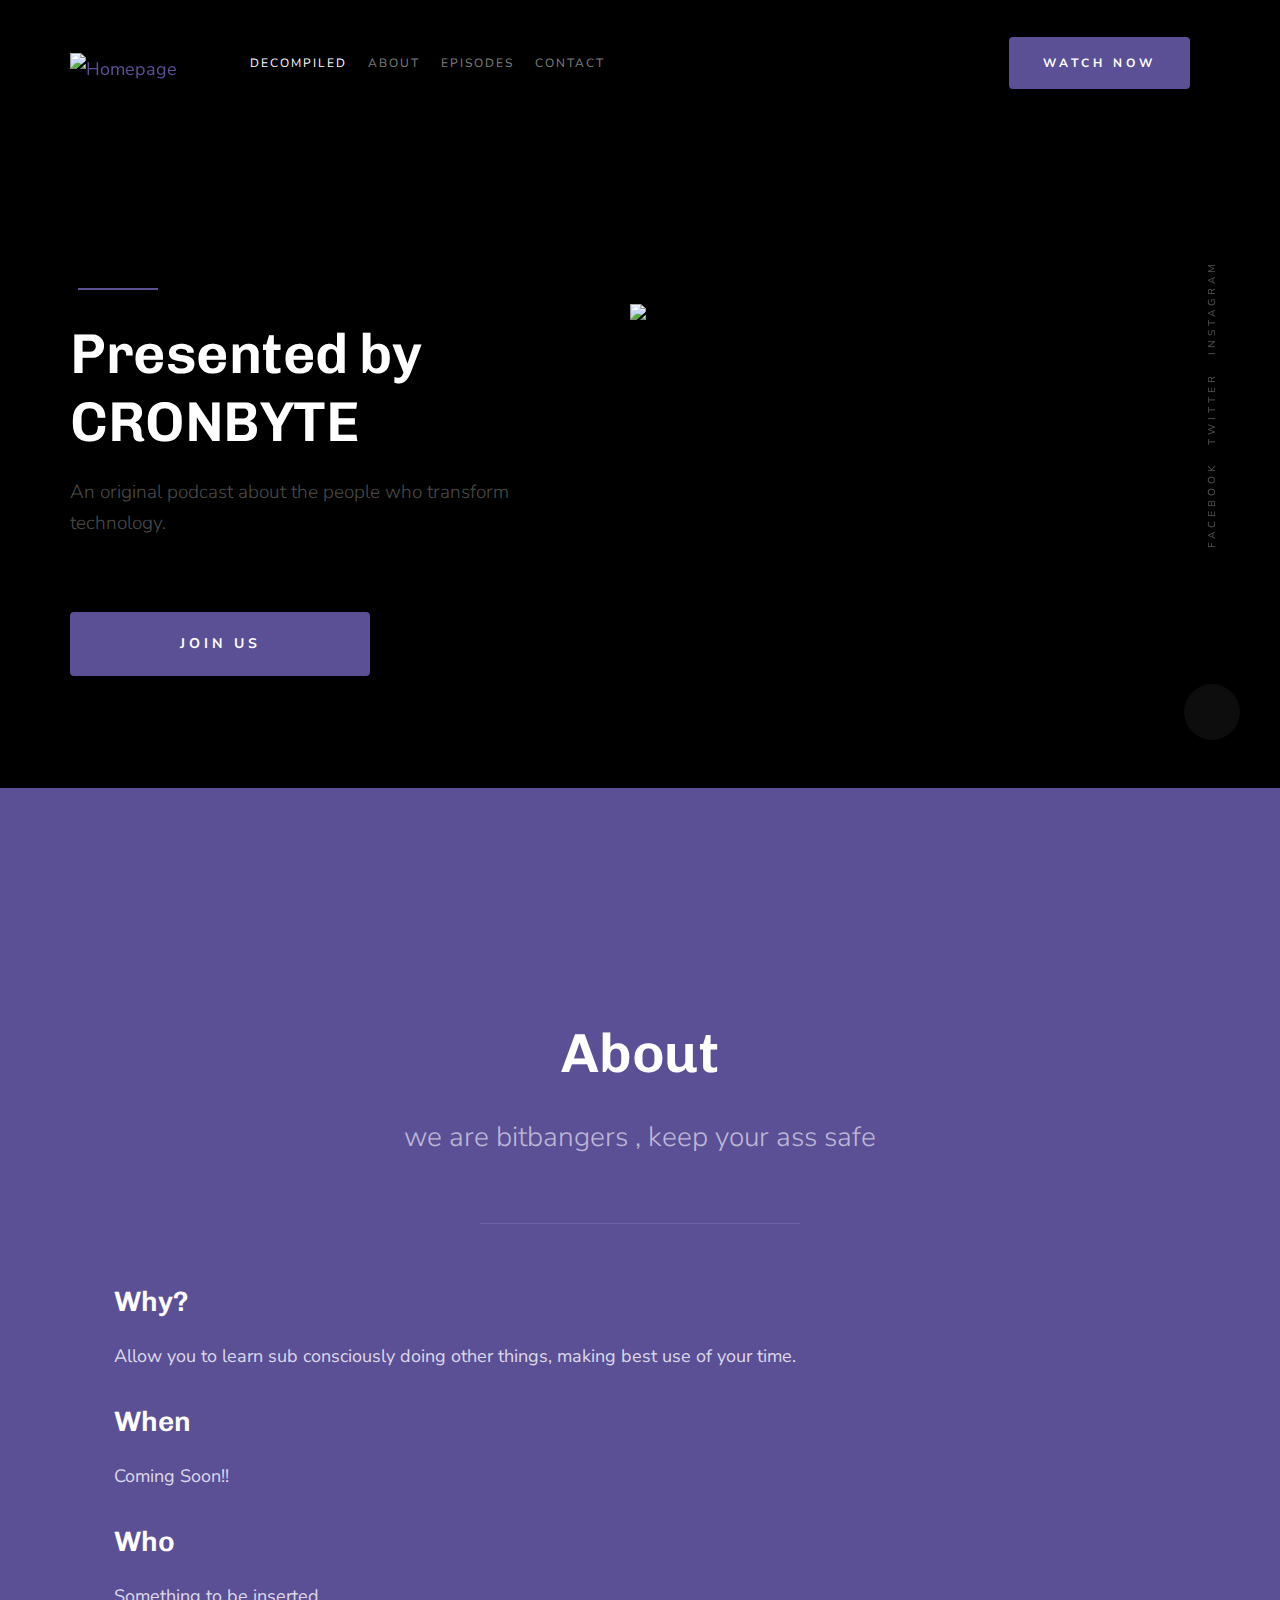
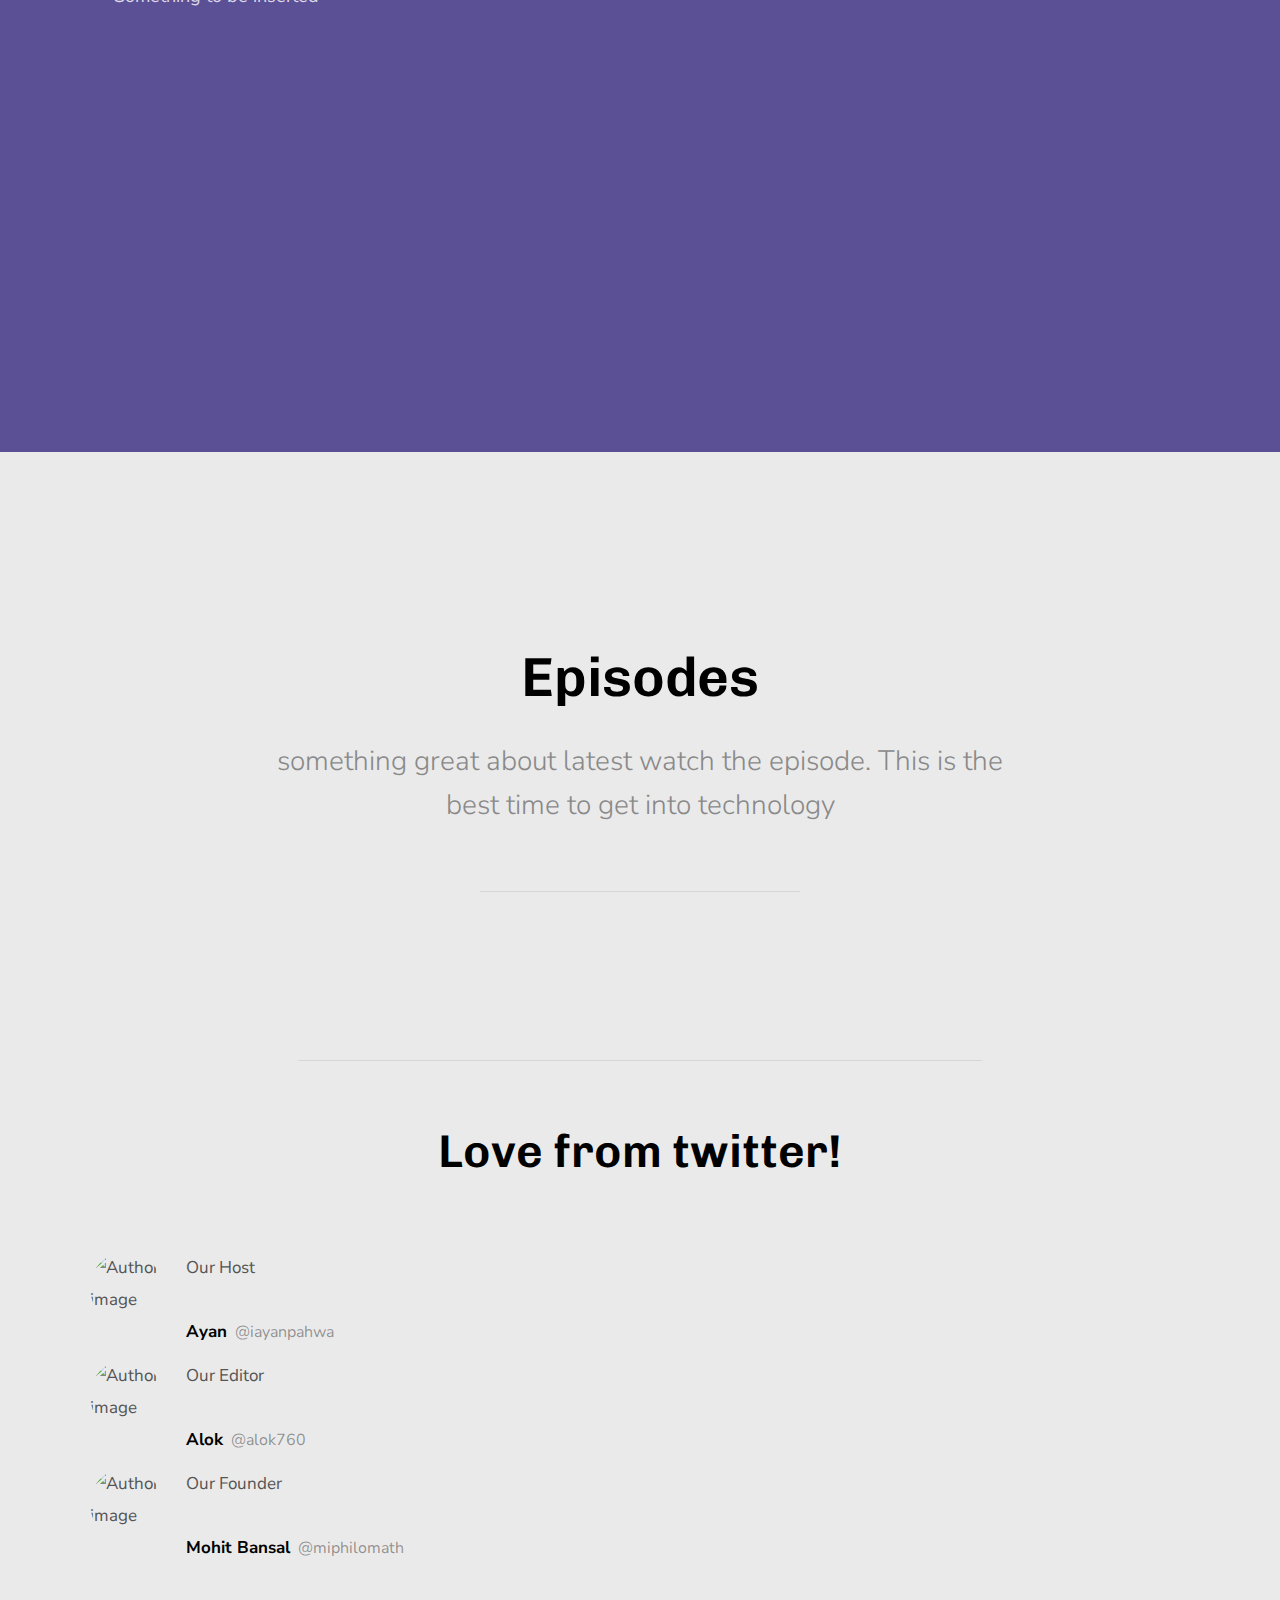
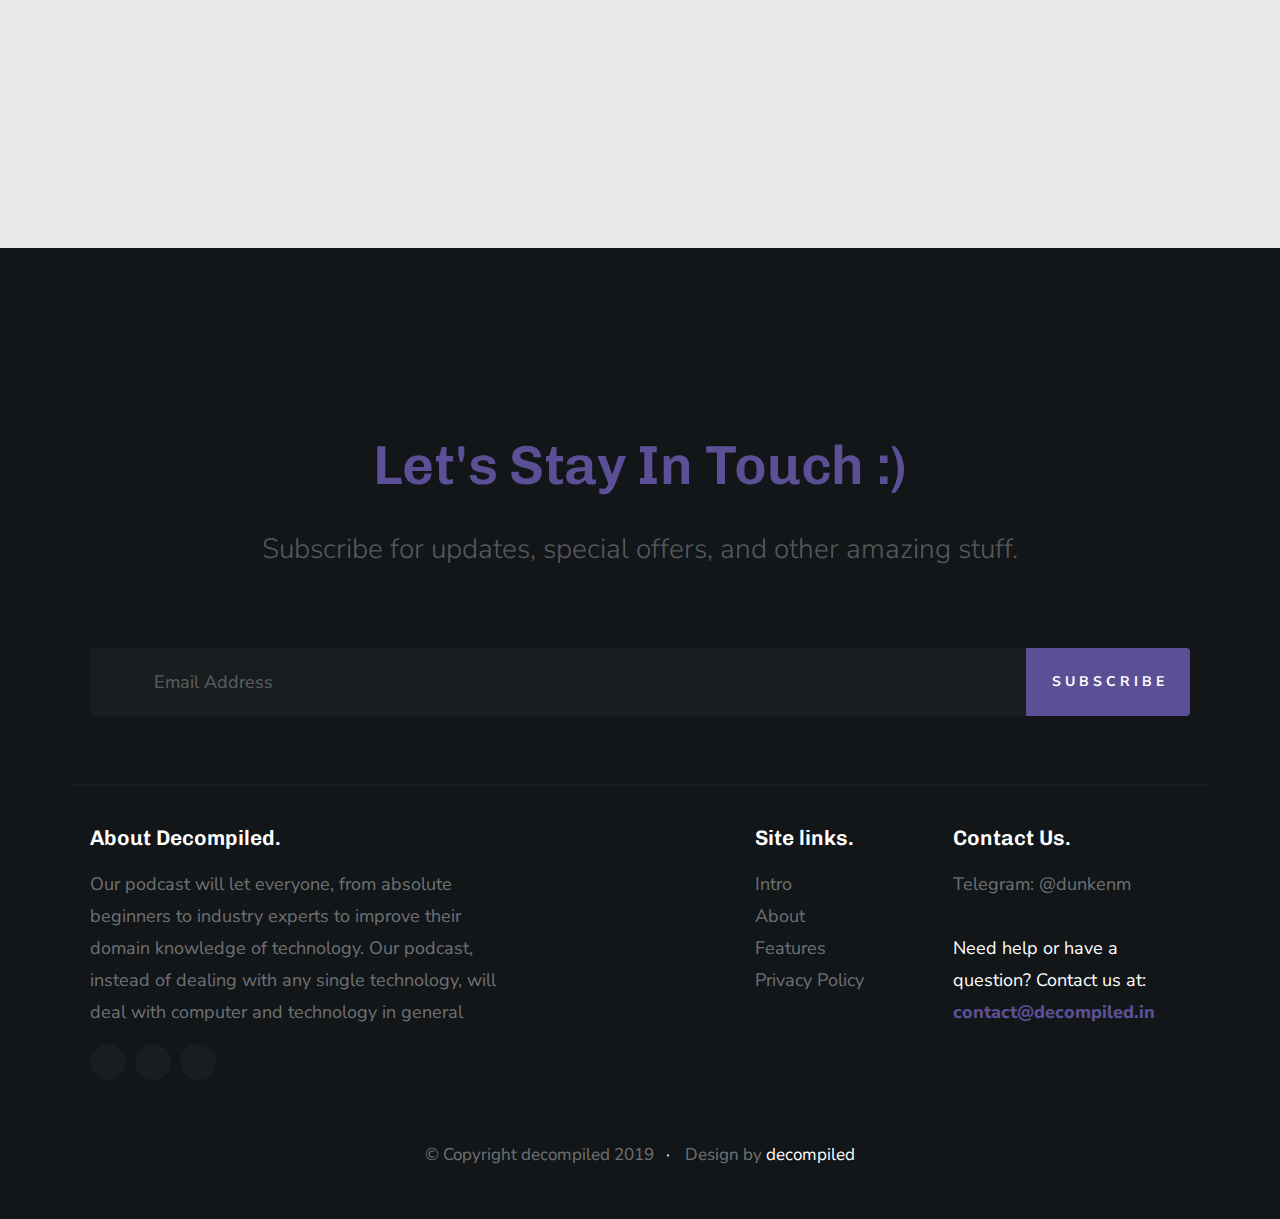
==== decompiled.html @ a542c734 "origin master" ====
<!DOCTYPE html>
<html class="no-js" lang="en">
<head>

    <!--- hey you inspecter , you are ugly go home and play pupg------>
  <!--  ================================================== -->
    <meta charset="utf-8">
    <title>Decompiled</title>
    <link rel="icon" type="image/png" href="/images/logo.png"/>


    <!-- mobile specific metas
    ================================================== -->
    <meta name="viewport" content="width=device-width, initial-scale=1">

    <!-- CSS
    ================================================== -->
    <link rel="stylesheet" href="css/base.css">
    <link rel="stylesheet" href="css/vendor.css">
    <link rel="stylesheet" href="css/main.css">

    <!-- script
    ================================================== -->
    <script src="js/modernizr.js"></script>
    <script src="js/pace.min.js"></script>



</head>

<body id="top">

    <!-- preloader
    ================================================== -->
    <div id="preloader">
        <div id="loader" class="dots-jump">
            <div></div>
            <div></div>
            <div></div>
        </div>
    </div>


    <!-- header
    ================================================== -->
    <header class="s-header">

        <div class="row">
            <div class="header-logo">
                <a class="site-logo" href="index.html">
                   <img src="images/logo.png" alt="Homepage">
                </a>
            </div>

            <nav class="header-nav-wrap">
                <ul class="header-main-nav">
                    <li class="current"><a class="smoothscroll" href="#home" title="intro">Decompiled</a></li>
                    <li><a class="smoothscroll" href="#about" title="about">About</a></li>
                    <li><a class="smoothscroll" href="#features" title="features">Episodes</a></li>

                    <li><a class="smoothscroll" href="#download" title="download">Contact</a></li>
                </ul>

                <div class="header-cta">
                    <a href="#download" class="btn btn--primary header-cta__btn smoothscroll">Watch now</a>
                </div>
            </nav> <!-- end header-nav-wrap -->

            <a class="header-menu-toggle" href="#"><span>Menu</span></a>
        </div>

    </header> <!-- end header -->


    <!-- home
    ================================================== -->
    <section id="home" class="s-home target-section" data-parallax="scroll" data-image-src="images/hero-bg.jpg" data-natural-width=3000 data-natural-height=2000 data-position-y=center>

        <div class="shadow-overlay"></div>

        <div class="home-content">

            <div class="row home-content__main">

                <div class="home-content__left">
                    <h1>
                      Presented by CRONBYTE
                    </h1>

                    <h3>
                      An original podcast about the people who transform technology.

                    </h3>

                    <div class="home-content__btn-wrap">
                        <a href="#download" class="btn btn--primary home-content__btn smoothscroll">
                            Join us
                        </a>
                    </div>
                </div> <!-- end home-content__left-->

                <div class="home-content__right">
                    <img src="images/logo.png" srcset="images/logo.png 1x, logo.png 2x">
                </div> <!-- end home-content__right -->

            </div> <!-- end home-content__main -->

            <ul class="home-content__social">
                <li><a href="https://www.facebook.com/groups/decompiled.pod">Facebook</a></li>
                <li><a href="https://www.twitter.com/decompiled_pod">twitter</a></li>
                <li><a href="https://www.instagram.com/decompiled_pod">Instagram</a></li>
            </ul>

        </div> <!-- end home-content -->

        <a href="#about" class="home-scroll smoothscroll">
            <span class="home-scroll__text">Scroll</span>
            <span class="home-scroll__icon"></span>
        </a>

    </section> <!-- end s-home -->


    <!-- about
    ================================================== -->
    <section id="about" class="s-about target-section">

        <div class="row section-header has-bottom-sep" data-aos="fade-up">
            <div class="col-full">
                <h1 class="display-1">
                    About
                </h1>
                <p class="lead">
                  we are bitbangers , keep your ass safe
                </p>
            </div>
        </div> <!-- end section-header -->

        <div class="row wide about-desc" data-aos="fade-up">

            <div class="col-full slick-slider about-desc__slider">

                <div class="about-desc__slide">
                    <h3 class="item-title"> Why?</h3>

                    <p>
                    Allow you to learn sub consciously doing other things, making best use of your time.
                    </p>
                </div>  <!-- end about-desc__slide -->

                <div class="about-desc__slide">
                    <h3 class="item-title">When</h3>

                    <p>
                    Coming Soon!!
                    </p>
                </div>  <!-- end about-desc__slide -->

                <div class="about-desc__slide">
                    <h3 class="item-title">Who</h3>

                    <p>
                    Something to be inserted
                    </p>
                </div>  <!-- end about-desc__slide -->

            </div> <!-- end about-desc__slider -->

        </div> <!-- end about-desc -->

    </section> <!-- end s-about -->


    <!-- about-how
    ================================================== -->


    <section id="features" class="s-features target-section">

        <div class="row section-header has-bottom-sep" data-aos="fade-up">
            <div class="col-full">
                <h1 class="display-1">
Episodes
                </h1>
                <p class="lead">
                  something great about latest watch the episode.
This is the best time to get into technology
                </p>
            </div>
        </div> <!-- end section-header -->

        <div class="row features block-1-3 block-m-1-2">






        </div> <!-- end features -->








        <div class="testimonials-wrap" data-aos="fade-up">

            <div class="row">
                <div class="col-full testimonials-header">
                    <h2 class="display-2"> Love from twitter!</h2>
                </div>
            </div>

            <div class="row testimonials">

                <div class="col-full slick-slider testimonials__slider">

                    <div class="testimonials__slide">
                        <img src="images/avatars/user-03.jpg" alt="Author image" class="testimonials__avatar">

                        <p>Our Host</p>

                        <div class="testimonials__author">
                            <span class="testimonials__name">Ayan</span>
                            <a href="https://www.twitter.com/iayanpahwa" class="testimonials__link">@iayanpahwa</a>
                        </div>
                    </div> <!-- end testimonials__slide -->

                    <div class="testimonials__slide">
                        <img src="images/avatars/user-05.jpg" alt="Author image" class="testimonials__avatar">

                        <p>Our Editor</p>

                        <div class="testimonials__author">
                            <span class="testimonials__name">Alok</span>
                            <a href="https://www.twitter.com/alok760" class="testimonials__link">@alok760</a>
                        </div>
                    </div> <!-- end testimonials__slide -->

                    <div class="testimonials__slide">
                        <img src="images/avatars/user-01.jpg" alt="Author image" class="testimonials__avatar">

                        <p>Our Founder</p>

                        <div class="testimonials__author">
                            <span class="testimonials__name">Mohit Bansal</span>
                            <a href="https://www.twitter.com/miphilomath" class="testimonials__link">@miphilomath</a>
                        </div>
                    </div> <!-- end testimonials__slide -->

                </div> <!-- end testimonials__slider -->

            </div> <!-- end testimonials -->

        </div> <!-- end testimonials-wrap -->

    </section> <!-- end s-features -->



    <section id="download" >
    </section>





    <!-- footer
    ================================================== -->
    <footer class="s-footer footer">


        <div class="row section-header align-center">
            <div class="col-full">
                <h1 class="display-1">
                    Let's Stay In Touch :)
                </h1>
                <p class="lead">
                Subscribe for updates, special offers, and other amazing stuff.
                </p>
            </div>
        </div> <!-- end section-header -->

        <div class="row footer__top">

            <div class="col-full footer__subscribe end">
                <div class="subscribe-form">
                    <form id="mc-form" class="group" novalidate="true">

                        <input type="email" value="" name="EMAIL" class="email" id="mc-email" placeholder="Email Address" required="">

                        <input type="submit" name="subscribe" value="Subscribe">

                        <label for="mc-email" class="subscribe-message"></label>

                    </form>
                </div>
            </div>

        </div> <!-- end footer__top -->

        <div class="row footer__bottom">

            <div class="footer__about col-five tab-full left">

                <h4>About Decompiled.</h4>

                <p>
                Our podcast will let everyone, from absolute beginners to industry experts to
                improve their domain knowledge of technology. Our podcast, instead of dealing with
                any single technology, will deal with computer and technology in general
                </p>

                <ul class="footer__social">
                    <li><a href="#0"><i class="fab fa-facebook-f" aria-hidden="true"></i></a></li>
                    <li><a href="#0"><i class="fab fa-twitter" aria-hidden="true"></i></a></li>
                    <li><a href="#0"><i class="fab fa-instagram" aria-hidden="true"></i></a></li>
                </ul>
            </div>

            <div class="col-five md-seven tab-full right end">
                <div class="row">

                    <div class="footer__site-links col-five mob-full">
                        <h4>Site links.</h4>

                        <ul class="footer__site-links">
                            <li><a href="#home" class="smoothscroll">Intro</a></li>
                            <li><a href="#about" class="smoothscroll">About</a></li>
                            <li><a href="#features" class="smoothscroll">Features</a></li>

                            <li><a href="#0">Privacy Policy</a></li>
                        </ul>
                    </div>

                    <div class="footer__contact col-seven mob-full">
                        <h4>Contact Us.</h4>

                        <p>
                        <!-- Phone: (+63) 555 1212 <br> -->
                        Telegram: @dunkenm <a href="https://t.me/dunkenm">
                        </p>
                        <p>
                        Need help or have a question? Contact us at: <br>
                        <a href="mailto:contact@decompiled.in" class="footer__mail-link">contact@decompiled.in</a>
                        </p>
                    </div>

                </div>
            </div>

            <div class="col-full ss-copyright">
                <span>&copy; Copyright decompiled 2019</span>
                <span>Design by <a href="decompiled.in">decompiled</a></span>
            </div>

        </div> <!-- end footer__bottom -->

        <div class="go-top">
            <a class="smoothscroll" title="Back to Top" href="#top"></a>
        </div>

    </footer> <!-- end s-footer -->


    <!-- Java Script
    ================================================== -->
    <script src="js/jquery-3.2.1.min.js"></script>
    <script src="js/plugins.js"></script>
    <script src="js/main.js"></script>

</body>
---- css/base.css ----
@import url("https://fonts.googleapis.com/css?family=Nunito+Sans:300,400,500,600,700|Chivo:300,400,700,700i,900");
@import url("font-awesome/css/fontawesome-all.css");
@import url("micons/micons.css");



/* ===================================================================
 * # normalize
 * normalize.css v5.0.0 | MIT License |
 * github.com/necolas/normalize.css
 *
 * ------------------------------------------------------------------- */
html {
  font-family: sans-serif;
  line-height: 1.15;
  -ms-text-size-adjust: 100%;
  -webkit-text-size-adjust: 100%;
}

body {
  margin: 0;
}

article,
aside,
footer,
header,
nav,
section {
  display: block;
}

h1 {
  font-size: 2em;
  margin: 0.67em 0;
}

figcaption,
figure,
main {
  display: block;
}

figure {
  margin: 1em 40px;
}

hr {
  box-sizing: content-box;
  height: 0;
  overflow: visible;
}

pre {
  font-family: monospace, monospace;
  font-size: 1em;
}

a {
  background-color: transparent;
  -webkit-text-decoration-skip: objects;
}

a:active,
a:hover {
  outline-width: 0;
}

abbr[title] {
  border-bottom: none;
  text-decoration: underline;
  text-decoration: underline dotted;
}

b,
strong {
  font-weight: inherit;
}

b,
strong {
  font-weight: bolder;
}

code,
kbd,
samp {
  font-family: monospace, monospace;
  font-size: 1em;
}

dfn {
  font-style: italic;
}

mark {
  background-color: #ff0;
  color: #000;
}

small {
  font-size: 80%;
}

sub,
sup {
  font-size: 75%;
  line-height: 0;
  position: relative;
  vertical-align: baseline;
}

sub {
  bottom: -0.25em;
}

sup {
  top: -0.5em;
}

audio,
video {
  display: inline-block;
}

audio:not([controls]) {
  display: none;
  height: 0;
}

img {
  border-style: none;
}

svg:not(:root) {
  overflow: hidden;
}

button,
input,
optgroup,
select,
textarea {
  font-family: sans-serif;
  font-size: 100%;
  line-height: 1.15;
  margin: 0;
}

button,
input {
  overflow: visible;
}

button,
select {
  text-transform: none;
}

button,
html [type="button"],
[type="reset"],
[type="submit"] {
  -webkit-appearance: button;
}

button::-moz-focus-inner,
[type="button"]::-moz-focus-inner,
[type="reset"]::-moz-focus-inner,
[type="submit"]::-moz-focus-inner {
  border-style: none;
  padding: 0;
}

button:-moz-focusring,
[type="button"]:-moz-focusring,
[type="reset"]:-moz-focusring,
[type="submit"]:-moz-focusring {
  outline: 1px dotted ButtonText;
}

fieldset {
  border: 1px solid #c0c0c0;
  margin: 0 2px;
  padding: 0.35em 0.625em 0.75em;
}

legend {
  box-sizing: border-box;
  color: inherit;
  display: table;
  max-width: 100%;
  padding: 0;
  white-space: normal;
}

progress {
  display: inline-block;
  vertical-align: baseline;
}

textarea {
  overflow: auto;
}

[type="checkbox"],
[type="radio"] {
  box-sizing: border-box;
  padding: 0;
}

[type="number"]::-webkit-inner-spin-button,
[type="number"]::-webkit-outer-spin-button {
  height: auto;
}

[type="search"] {
  -webkit-appearance: textfield;
  outline-offset: -2px;
}

[type="search"]::-webkit-search-cancel-button,
[type="search"]::-webkit-search-decoration {
  -webkit-appearance: none;
}

::-webkit-file-upload-button {
  -webkit-appearance: button;
  font: inherit;
}

details,
menu {
  display: block;
}

summary {
  display: list-item;
}

canvas {
  display: inline-block;
}

template {
  display: none;
}

[hidden] {
  display: none;
}



/* ===================================================================
 * # basic/base setup styles
 *
 * ------------------------------------------------------------------- */
html {
  font-size: 62.5%;
  box-sizing: border-box;
}

*,
*::before,
*::after {
  box-sizing: inherit;
}

body {
  font-weight: normal;
  line-height: 1;
  word-wrap: break-word;
  text-rendering: optimizeLegibility;
  -webkit-overflow-scrolling: touch;
  -webkit-text-size-adjust: none;
}

body,
input,
button {
  -moz-osx-font-smoothing: grayscale;
  -webkit-font-smoothing: antialiased;
}


/* -------------------------------------------------------------------
 * ## Media
 * ------------------------------------------------------------------- */
img,
video {
  max-width: 100%;
  height: auto;
}


/* -------------------------------------------------------------------
 * ## Typography resets
 * ------------------------------------------------------------------- */
div, dl, dt, dd, ul, ol, li, h1, h2, h3, h4, h5, h6, pre, form, p, blockquote, th, td {
  margin: 0;
  padding: 0;
}

h1, h2, h3, h4, h5, h6 {
  -webkit-font-smoothing: auto;
  -webkit-font-smoothing: antialiased;
  -webkit-font-variant-ligatures: common-ligatures;
  -moz-font-variant-ligatures: common-ligatures;
  font-variant-ligatures: common-ligatures;
  text-rendering: optimizeLegibility;
}

em,
i {
  font-style: italic;
  line-height: inherit;
}

strong,
b {
  font-weight: bold;
  line-height: inherit;
}

small {
  font-size: 60%;
  line-height: inherit;
}

ol,
ul {
  list-style: none;
}

li {
  display: block;
}


/* -------------------------------------------------------------------
 * ## links
 * ------------------------------------------------------------------- */
a {
  text-decoration: none;
  line-height: inherit;
}

a img {
  border: none;
}


/* -------------------------------------------------------------------
 * ## inputs
 * ------------------------------------------------------------------- */
fieldset {
  margin: 0;
  padding: 0;
}

input[type="email"],
input[type="number"],
input[type="search"],
input[type="text"],
input[type="tel"],
input[type="url"],
input[type="password"],
textarea {
  -webkit-appearance: none;
  -moz-appearance: none;
  -ms-appearance: none;
  -o-appearance: none;
  appearance: none;
}



/* ===================================================================
 * # grid
 *
 * ------------------------------------------------------------------- */
.row {
  width: 89%;
  max-width: 1200px;
  margin: 0 auto;
}

.row:after {
  content: "";
  display: table;
  clear: both;
}

.row .row {
  width: auto;
  max-width: none;
  margin-left: -20px;
  margin-right: -20px;
}

/* column blocks
 * -------------------------------------- */
[class*="col-"] {
  float: left;
  padding: 0 20px;
}

[class*="col-"] + [class*="col-"].end {
  float: right;
}

.collapse > [class*="col-"],
[class*="col-"].collapse {
  padding: 0;
}

/* column width classes
 * -------------------------------------- */
.col-one {
  width: 8.33333%;
}

.col-two,
.col-1-6 {
  width: 16.66667%;
}

.col-three,
.col-1-4 {
  width: 25%;
}

.col-four,
.col-1-3 {
  width: 33.33333%;
}

.col-five {
  width: 41.66667%;
}

.col-six,
.col-1-2 {
  width: 50%;
}

.col-seven {
  width: 58.33333%;
}

.col-eight,
.col-2-3 {
  width: 66.66667%;
}

.col-nine,
.col-3-4 {
  width: 75%;
}

.col-ten,
.col-5-6 {
  width: 83.33333%;
}

.col-eleven {
  width: 91.66667%;
}

.col-twelve,
.col-full {
  width: 100%;
}


/* -------------------------------------------------------------------
 * ## medium size devices
 * ------------------------------------------------------------------- */
@media only screen and (max-width:1200px) {
  .row .row {
    margin-left: -16px;
    margin-right: -16px;
  }

  [class*="col-"] {
    padding: 0 16px;
  }

  .md-one {
    width: 8.33333%;
  }

  .md-two,
  .md-1-6 {
    width: 16.66667%;
  }

  .md-three,
  .md-1-4 {
    width: 25%;
  }

  .md-four,
  .md-1-3 {
    width: 33.33333%;
  }

  .md-five {
    width: 41.66667%;
  }

  .md-six,
  .md-1-2 {
    width: 50%;
  }

  .md-seven {
    width: 58.33333%;
  }

  .md-eight,
  .md-2-3 {
    width: 66.66667%;
  }

  .md-nine,
  .md-3-4 {
    width: 75%;
  }

  .md-ten,
  .md-5-6 {
    width: 83.33333%;
  }

  .md-eleven {
    width: 91.66667%;
  }

  .md-twelve,
  .md-full {
    width: 100%;
  }

}


/* -------------------------------------------------------------------
 * ## tablets
 * ------------------------------------------------------------------- */
@media only screen and (max-width:800px) {
  .row {
    width: 90%;
  }

  .tab-1-4 {
    width: 25%;
  }

  .tab-1-3 {
    width: 33.33333%;
  }

  .tab-1-2 {
    width: 50%;
  }

  .tab-2-3 {
    width: 66.66667%;
  }

  .tab-3-4 {
    width: 75%;
  }

  .tab-full {
    width: 100%;
  }

  .hide-on-tablet {
    display: none;
  }

}


/* -------------------------------------------------------------------
 * ## mobile devices
 * ------------------------------------------------------------------- */
@media only screen and (max-width:600px) {
  .row {
    width: auto;
    padding-left: 25px;
    padding-right: 25px;
  }

  .row .row {
    margin-left: -10px;
    margin-right: -10px;
    padding-left: 0;
    padding-right: 0;
  }

  [class*="col-"] {
    padding: 0 10px;
  }

  .mob-1-4 {
    width: 25%;
  }

  .mob-1-3 {
    width: 33.33333%;
  }

  .mob-1-2 {
    width: 50%;
  }

  .mob-2-3 {
    width: 66.66667%;
  }

  .mob-3-4 {
    width: 75%;
  }

  .mob-full {
    width: 100%;
  }

  .hide-on-mobile {
    display: none;
  }

}


/* -------------------------------------------------------------------
 * ## small mobile devices
 * ------------------------------------------------------------------- */

/* stack columns on small mobile devices
 * ------------------------------------------------------------------- */
@media only screen and (max-width:400px) {
  .row .row {
    margin-left: 0;
    margin-right: 0;
  }

  [class*="col-"]:not(.col-block) {
    width: 100% !important;
    float: none !important;
    clear: both !important;
    margin-left: 0;
    margin-right: 0;
    padding: 0;
  }

  [class*="col-"] + [class*="col-"].end {
    float: none;
  }

  .stack .col-block {
    width: 100% !important;
    float: none !important;
    clear: both !important;
    margin-left: 0;
    margin-right: 0;
    padding: 0;
  }

}



/* ===================================================================
 * # block grids
 * ------------------------------------------------------------------- */

/* Equally-sized columns define at row level
 * ------------------------------------------------------------------- */
[class*="block-"]:after {
  content: "";
  display: table;
  clear: both;
}

.block-1-6 .col-block {
  width: 16.66667%;
}

.block-1-5 .col-block {
  width: 20%;
}

.block-1-4 .col-block {
  width: 25%;
}

.block-1-3 .col-block {
  width: 33.33333%;
}

.block-1-2 .col-block {
  width: 50%;
}

/**
 * Clearing for block grid columns. Allow columns with
 * different heights to align properly.
 */
.block-1-6 .col-block:nth-child(6n+1),
.block-1-5 .col-block:nth-child(5n+1),
.block-1-4 .col-block:nth-child(4n+1),
.block-1-3 .col-block:nth-child(3n+1),
.block-1-2 .col-block:nth-child(2n+1) {
  clear: both;
}


/* -------------------------------------------------------------------
 * ## medium size devices
 * ------------------------------------------------------------------- */
@media only screen and (max-width:1200px) {
  .block-m-1-6 .col-block {
    width: 16.66667%;
  }

  .block-m-1-5 .col-block {
    width: 20%;
  }

  .block-m-1-4 .col-block {
    width: 25%;
  }

  .block-m-1-3 .col-block {
    width: 33.33333%;
  }

  .block-m-1-2 .col-block {
    width: 50%;
  }

  .block-m-full .col-block {
    width: 100%;
    clear: both;
  }

  [class*="block-m-"] .col-block:nth-child(n) {
    clear: none;
  }

  .block-m-1-6 .col-block:nth-child(6n+1),
  .block-m-1-5 .col-block:nth-child(5n+1),
  .block-m-1-4 .col-block:nth-child(4n+1),
  .block-m-1-3 .col-block:nth-child(3n+1),
  .block-m-1-2 .col-block:nth-child(2n+1) {
    clear: both;
  }

}


/* -------------------------------------------------------------------
 * ## tablets
 * ------------------------------------------------------------------- */
@media only screen and (max-width:800px) {
  .block-tab-1-6 .col-block {
    width: 16.66667%;
  }

  .block-tab-1-5 .col-block {
    width: 20%;
  }

  .block-tab-1-4 .col-block {
    width: 25%;
  }

  .block-tab-1-3 .col-block {
    width: 33.33333%;
  }

  .block-tab-1-2 .col-block {
    width: 50%;
  }

  .block-tab-full .col-block {
    width: 100%;
    clear: both;
  }

  [class*="block-tab-"] .col-block:nth-child(n) {
    clear: none;
  }

  .block-tab-1-6 .col-block:nth-child(6n+1),
  .block-tab-1-5 .col-block:nth-child(5n+1),
  .block-tab-1-4 .col-block:nth-child(4n+1),
  .block-tab-1-3 .col-block:nth-child(3n+1),
  .block-tab-1-2 .col-block:nth-child(2n+1) {
    clear: both;
  }

}


/* -------------------------------------------------------------------
 * ## mobile devices
 * ------------------------------------------------------------------- */
@media only screen and (max-width:600px) {
  .block-mob-1-6 .col-block {
    width: 16.66667%;
  }

  .block-mob-1-5 .col-block {
    width: 20%;
  }

  .block-mob-1-4 .col-block {
    width: 25%;
  }

  .block-mob-1-3 .col-block {
    width: 33.33333%;
  }

  .block-mob-1-2 .col-block {
    width: 50%;
  }

  .block-mob-full .col-block {
    width: 100%;
    clear: both;
  }

  [class*="block-mob-"] .col-block:nth-child(n) {
    clear: none;
  }

  .block-mob-1-6 .col-block:nth-child(6n+1),
  .block-mob-1-5 .col-block:nth-child(5n+1),
  .block-mob-1-4 .col-block:nth-child(4n+1),
  .block-mob-1-3 .col-block:nth-child(3n+1),
  .block-mob-1-2 .col-block:nth-child(2n+1) {
    clear: both;
  }

}



/* ===================================================================
 * # MISC
 *
 * ------------------------------------------------------------------- */
.group:after {
  content: "";
  display: table;
  clear: both;
}

/* Misc Helper Styles
 * -------------------------------------- */
.is-hidden {
  display: none;
}

.is-invisible {
  visibility: hidden;
}

.antialiased {
  -webkit-font-smoothing: antialiased;
  -moz-osx-font-smoothing: grayscale;
}

.overflow-hidden {
  overflow: hidden;
}

.remove-bottom {
  margin-bottom: 0;
}

.half-bottom {
  margin-bottom: 1.6rem !important;
}

.add-bottom {
  margin-bottom: 3.2rem !important;
}

.no-border {
  border: none;
}

.full-width {
  width: 100%;
}

.text-center {
  text-align: center;
}

.text-left {
  text-align: left;
}

.text-right {
  text-align: right;
}

.pull-left {
  float: left;
}

.pull-right {
  float: right;
}

.align-center {
  margin-left: auto;
  margin-right: auto;
  text-align: center;
}

/*# sourceMappingURL=base.css.map */
---- css/main.css ----
@charset "UTF-8";


html {
  font-size: 10px;
}

@media only screen and (max-width:400px) {
  html {
    font-size: 9.444444444444444px;
  }

}

html,
body {
  height: 100%;
}

body {
  background: #121619;
  font-family: "Nunito Sans", sans-serif;
  font-size: 1.8rem;
  font-style: normal;
  font-weight: normal;
  line-height: 1.778;
  color: #545454;
  margin: 0;
  padding: 0;
}


/* -------------------------------------------------------------------
 * ## links
 * ------------------------------------------------------------------- */
a {
  color: #5b4f96;
  -webkit-transition: all 0.3s ease-in-out;
  transition: all 0.3s ease-in-out;
}

a:hover,
a:focus,
a:active {
  color: #000000;
}

a:hover,
a:active {
  outline: 0;
}



/* ===================================================================
 * # typography & general theme styles
 *
 * ------------------------------------------------------------------- */
h1, h2, h3, h4, h5, h6, .h1, .h2, .h3, .h4, .h5, .h6 {
  font-family: "Chivo", sans-serif;
  font-weight: 600;
  color: #000000;
  text-rendering: optimizeLegibility;
}

h1, .h1, h2, .h2, h3, .h3, h4, .h4 {
  margin-top: 6rem;
  margin-bottom: 1.6rem;
}

@media only screen and (max-width:600px) {
  h1, .h1, h2, .h2, h3, .h3, h4, .h4 {
    margin-top: 5.6rem;
  }
}

h5, .h5, h6, .h6 {
  margin-top: 4.8rem;
  margin-bottom: 1.2rem;
}

@media only screen and (max-width:600px) {
  h5, .h5, h6, .h6 {
    margin-top: 4rem;
    margin-bottom: 0.8rem;
  }
}

h1, .h1 {
  font-size: 3.6rem;
  line-height: 1.222;
  letter-spacing: -.05rem;
}

@media only screen and (max-width:600px) {
  h1, .h1 {
    font-size: 3.3rem;
    letter-spacing: -.07rem;
  }
}

h2, .h2 {
  font-size: 3rem;
  line-height: 1.2;
}

h3, .h3 {
  font-size: 2.4rem;
  line-height: 1.333;
}

h4, .h4 {
  font-size: 2.1rem;
  line-height: 1.333;
}

h5, .h5 {
  font-size: 1.8rem;
  line-height: 1.333;
}

h6, .h6 {
  font-size: 1.6rem;
  line-height: 1.25;
  text-transform: uppercase;
  letter-spacing: .16rem;
}

p img {
  margin: 0;
}

p.lead {
  font-family: "Nunito Sans", sans-serif;
  font-weight: 300;
  font-size: 2.8rem;
  line-height: 1.571;
  margin-bottom: 3.6rem;
  color: #898989;
}

@media only screen and (max-width:1200px) {
  p.lead {
    font-size: 2.6rem;
  }

}

@media only screen and (max-width:800px) {
  p.lead {
    font-size: 2.4rem;
  }

}

em,
i,
strong,
b {
  font-size: inherit;
  line-height: inherit;
}

em,
i {
  font-family: "Nunito Sans", sans-serif;
  font-style: italic;
}

strong,
b {
  font-family: "Nunito Sans", sans-serif;
  font-weight: 700;
}

small {
  font-size: 1.2rem;
  line-height: inherit;
}

blockquote {
  margin: 3.2rem 0;
  padding-left: 4.8rem;
  position: relative;
}

blockquote:before {
  content: "\201C";
  font-size: 10rem;
  line-height: 0px;
  margin: 0;
  color: #c2c2c2;
  color: #5b4f96;
  font-family: Arial, Sans-serif;
  position: absolute;
  top: 4.4rem;
  left: -6px;
}

blockquote p {
  font-family: "Nunito Sans", sans-serif;
  font-weight: 400;
  padding: 0;
  font-size: 2.6rem;
  line-height: 1.692;
  color: #000000;
}

blockquote cite {
  display: block;
  font-family: "Nunito Sans", sans-serif;
  font-style: normal;
  font-size: 1.6rem;
  line-height: 1.25;
}

blockquote cite:before {
  content: "\2014 \0020";
}

blockquote cite,
blockquote cite a,
blockquote cite a:visited {
  color: #898989;
  border: none;
}

abbr {
  font-family: "Nunito Sans", sans-serif;
  font-weight: 700;
  font-variant: small-caps;
  text-transform: lowercase;
  letter-spacing: .05rem;
  color: #898989;
}

var,
kbd,
samp,
code,
pre {
  font-family: Consolas, "Andale Mono", Courier, "Courier New", monospace;
}

pre {
  padding: 2.4rem 3.2rem 3.2rem;
  background: #eaeaea;
  overflow-x: auto;
}

code {
  font-size: 1.4rem;
  margin: 0 .2rem;
  padding: .3rem .7rem;
  white-space: nowrap;
  background: #eaeaea;
  border: 1px solid #d6d6d6;
  color: #000000;
  border-radius: 4px;
}

pre > code {
  display: block;
  white-space: pre;
  line-height: 2;
  padding: 0;
  margin: 0;
}

pre.prettyprint > code {
  border: none;
}

del {
  text-decoration: line-through;
}

abbr[title],
dfn[title] {
  border-bottom: 1px dotted;
  cursor: help;
  text-decoration: none;
}

mark {
  background: #00f0bc;
  color: #000000;
}

hr {
  border: solid #eaeaea;
  border-width: 1px 0 0;
  clear: both;
  margin: 2.4rem 0 1.6rem;
  height: 0;
}


/* -------------------------------------------------------------------
 * ## Lists
 * ------------------------------------------------------------------- */
ol {
  list-style: decimal;
}

ul {
  list-style: disc;
}

li {
  display: list-item;
}

ol,
ul {
  margin-left: 1.6rem;
}

ul li {
  padding-left: .4rem;
}

ul ul,
ul ol,
ol ol,
ol ul {
  margin: .8rem 0 .8rem 1.6rem;
}

ul.disc li {
  display: list-item;
  list-style: none;
  padding: 0 0 0 .8rem;
  position: relative;
}

ul.disc li::before {
  content: "";
  display: inline-block;
  width: 8px;
  height: 8px;
  border-radius: 50%;
  background: #5b4f96;
  position: absolute;
  left: -16px;
  top: 11px;
  vertical-align: middle;
}

dt {
  margin: 0;
  color: #5b4f96;
}

dd {
  margin: 0 0 0 2rem;
}


/* -------------------------------------------------------------------
 * ## responsive video container
 * ------------------------------------------------------------------- */
.video-container {
  position: relative;
  padding-bottom: 56.25%;
  height: 0;
  overflow: hidden;
}

.video-container iframe,
.video-container object,
.video-container embed,
.video-container video {
  position: absolute;
  top: 0;
  left: 0;
  width: 100%;
  height: 100%;
}


/* -------------------------------------------------------------------
 * ## floated image
 * ------------------------------------------------------------------- */
img.pull-right {
  margin: 1.2rem 0 0 2.8rem;
}

img.pull-left {
  margin: 1.2rem 2.8rem 0 0;
}


/* -------------------------------------------------------------------
 * ## tables
 * ------------------------------------------------------------------- */
table {
  border-width: 0;
  width: 100%;
  max-width: 100%;
  font-family: "Nunito Sans", sans-serif;
  border-collapse: collapse;
}

th,
td {
  padding: 1.6rem 3.2rem 1.5rem;
  text-align: left;
  border-bottom: 1px solid #eaeaea;
}

th {
  color: #000000;
  font-family: "Nunito Sans", sans-serif;
  font-weight: 700;
}

th:first-child,
td:first-child {
  padding-left: 0;
}

th:last-child,
td:last-child {
  padding-right: 0;
}

.table-responsive {
  overflow-x: auto;
  -webkit-overflow-scrolling: touch;
}


/* -------------------------------------------------------------------
 * ## Spacing
 * ------------------------------------------------------------------- */
fieldset,
button,
.btn {
  margin-bottom: 1.6rem;
}

input,
textarea,
select,
pre,
blockquote,
figure,
table,
p,
ul,
ol,
dl,
form,
.video-container,
.ss-custom-select {
  margin-bottom: 3.2rem;
}


/* -------------------------------------------------------------------
 * ## pace.js styles - minimal
 * ------------------------------------------------------------------- */
.pace {
  -webkit-pointer-events: none;
  pointer-events: none;
  -webkit-user-select: none;
  -moz-user-select: none;
  user-select: none;
}

.pace-inactive {
  display: none;
}

.pace .pace-progress {
  z-index: 900;
  background: #5b4f96;
  width: 100%;
  height: 4px;
  position: fixed;
  top: 0;
  right: 100%;
}

.oldie .pace {
  display: none;
}



/* ===================================================================
 * # preloader
 *
 * ------------------------------------------------------------------- */
#preloader {
  position: fixed;
  top: 0;
  left: 0;
  right: 0;
  bottom: 0;
  background: #121619;
  z-index: 800;
  height: 100vh;
  width: 100%;
  overflow: hidden;
}

.no-js #preloader,
.oldie #preloader {
  display: none;
}

#loader {
  position: absolute;
  left: 50%;
  top: 50%;
  width: 6px;
  height: 6px;
  padding: 0;
  display: inline-block;
  -webkit-transform: translate3d(-50%, -50%, 0);
  -ms-transform: translate3d(-50%, -50%, 0);
  transform: translate3d(-50%, -50%, 0);
}

#loader > div {
  content: "";
  background: #5b4f96;
  width: 6px;
  height: 6px;
  position: absolute;
  top: 0;
  left: 0;
  border-radius: 50%;
}

#loader > div:nth-of-type(1) {
  left: 15px;
}

#loader > div:nth-of-type(3) {
  left: -15px;
}

/* dots jump */
.dots-jump > div {
  -webkit-animation: dots-jump 1.2s infinite ease;
  animation: dots-jump 1.2s infinite ease;
  animation-delay: 0.2s;
}

.dots-jump > div:nth-of-type(1) {
  animation-delay: 0.4s;
}

.dots-jump > div:nth-of-type(3) {
  animation-delay: 0s;
}

@-webkit-keyframes dots-jump {
  0% {
    top: 0;
  }

  40% {
    top: -6px;
  }

  80% {
    top: 0;
  }

}

@keyframes dots-jump {
  0% {
    top: 0;
  }

  40% {
    top: -6px;
  }

  80% {
    top: 0;
  }

}

/* dots fade */
.dots-fade > div {
  -webkit-animation: dots-fade 1.6s infinite ease;
  animation: dots-fade 1.6s infinite ease;
  animation-delay: 0.4s;
}

.dots-fade > div:nth-of-type(1) {
  animation-delay: 0.8s;
}

.dots-fade > div:nth-of-type(3) {
  animation-delay: 0s;
}

@-webkit-keyframes dots-fade {
  0% {
    opacity: 1;
  }

  40% {
    opacity: 0.2;
  }

  80% {
    opacity: 1;
  }

}

@keyframes dots-fade {
  0% {
    opacity: 1;
  }

  40% {
    opacity: 0.2;
  }

  80% {
    opacity: 1;
  }

}

/* dots pulse */
.dots-pulse > div {
  -webkit-animation: dots-pulse 1.2s infinite ease;
  animation: dots-pulse 1.2s infinite ease;
  animation-delay: 0.2s;
}

.dots-pulse > div:nth-of-type(1) {
  animation-delay: 0.4s;
}

.dots-pulse > div:nth-of-type(3) {
  animation-delay: 0s;
}

@-webkit-keyframes dots-pulse {
  0% {
    -webkit-transform: scale(1);
    transform: scale(1);
  }

  40% {
    -webkit-transform: scale(1.1);
    transform: scale(1.3);
  }

  80% {
    -webkit-transform: scale(1);
    transform: scale(1);
  }

}

@keyframes dots-pulse {
  0% {
    -webkit-transform: scale(1);
    transform: scale(1);
  }

  40% {
    -webkit-transform: scale(1.1);
    transform: scale(1.3);
  }

  80% {
    -webkit-transform: scale(1);
    transform: scale(1);
  }

}



/* ===================================================================
 * # forms
 *
 * ------------------------------------------------------------------- */
fieldset {
  border: none;
}

input[type="email"],
input[type="number"],
input[type="search"],
input[type="text"],
input[type="tel"],
input[type="url"],
input[type="password"],
textarea,
select {
  display: block;
  height: 6.4rem;
  padding: 1.5rem 24px 1.5rem;
  border: 0;
  outline: none;
  color: #545454;
  font-family: "Nunito Sans", sans-serif;
  font-size: 1.6rem;
  line-height: 3.2rem;
  max-width: 100%;
  background-color: rgba(0, 0, 0, 0.1);
  border: 1px solid transparent;
  border-radius: 4px;
  -webkit-transition: all 0.3s ease-in-out;
  transition: all 0.3s ease-in-out;
}

.ss-custom-select {
  position: relative;
  padding: 0;
}

.ss-custom-select select {
  -webkit-appearance: none;
  -moz-appearance: none;
  -ms-appearance: none;
  -o-appearance: none;
  appearance: none;
  text-indent: 0.01px;
  text-overflow: '';
  margin: 0;
  line-height: 3rem;
  vertical-align: middle;
}

.ss-custom-select select option {
  padding-left: 2rem;
  padding-right: 2rem;
}

.ss-custom-select select::-ms-expand {
  display: none;
}

.ss-custom-select::after {
  border-bottom: 2px solid rgba(0, 0, 0, 0.5);
  border-right: 2px solid rgba(0, 0, 0, 0.5);
  content: '';
  display: block;
  height: 8px;
  width: 8px;
  margin-top: -7px;
  pointer-events: none;
  position: absolute;
  right: 2.4rem;
  top: 50%;
  -webkit-transform-origin: 66% 66%;
  -ms-transform-origin: 66% 66%;
  transform-origin: 66% 66%;
  -webkit-transform: rotate(45deg);
  -ms-transform: rotate(45deg);
  transform: rotate(45deg);
  -webkit-transition: all 0.15s ease-in-out;
  transition: all 0.15s ease-in-out;
}

/* IE9 and below */
.oldie .ss-custom-select::after {
  display: none;
}

textarea {
  min-height: 25.6rem;
}

input[type="email"]:focus,
input[type="number"]:focus,
input[type="search"]:focus,
input[type="text"]:focus,
input[type="tel"]:focus,
input[type="url"]:focus,
input[type="password"]:focus,
textarea:focus,
select:focus {
  color: #000000;
  box-shadow: 0 0 5px rgba(91, 79, 150, 0.8);
  border: 1px solid #5b4f96;
}

label,
legend {
  font-family: "Nunito Sans", sans-serif;
  font-weight: 700;
  font-size: 1.4rem;
  line-height: 2;
  margin-bottom: .8rem;
  color: #000000;
  display: block;
}

input[type="checkbox"],
input[type="radio"] {
  display: inline;
}

label > .label-text {
  display: inline-block;
  margin-left: 1rem;
  font-family: "Nunito Sans", sans-serif;
  line-height: inherit;
}

label > input[type="checkbox"],
label > input[type="radio"] {
  margin: 0;
  position: relative;
  top: .2rem;
}


/* -------------------------------------------------------------------
 * ## Style Placeholder Text
 * ------------------------------------------------------------------- */
::-webkit-input-placeholder {

  /* WebKit, Blink, Edge */
  color: #9c9c9c;
}

:-moz-placeholder {

  /* Mozilla Firefox 4 to 18 */
  color: #9c9c9c;
  opacity: 1;
}

::-moz-placeholder {

  /* Mozilla Firefox 19+ */
  color: #9c9c9c;
  opacity: 1;
}

:-ms-input-placeholder {

  /* Internet Explorer 10-11 */
  color: #9c9c9c;
}

::-ms-input-placeholder {

  /* Microsoft Edge */
  color: #9c9c9c;
}

::placeholder {

  /* Most modern browsers support this now. */
  color: #9c9c9c;
}

.placeholder {
  color: #9c9c9c !important;
}


/* -------------------------------------------------------------------
 * ## Change Autocomplete styles in Chrome
 * ------------------------------------------------------------------- */
input:-webkit-autofill,
input:-webkit-autofill:hover,
input:-webkit-autofill:focus
input:-webkit-autofill,
textarea:-webkit-autofill,
textarea:-webkit-autofill:hover
textarea:-webkit-autofill:focus,
select:-webkit-autofill,
select:-webkit-autofill:hover,
select:-webkit-autofill:focus {
  -webkit-text-fill-color: #5b4f96;
  transition: background-color 5000s ease-in-out 0s;
}



/* ===================================================================
 * # buttons
 *
 * ------------------------------------------------------------------- */
.btn,
button,
input[type="submit"],
input[type="reset"],
input[type="button"] {
  display: inline-block;
  font-family: "Nunito Sans", sans-serif;
  font-weight: 700;
  font-size: 1.4rem;
  text-transform: uppercase;
  letter-spacing: .4rem;
  height: 6rem;
  line-height: 5.6rem;
  padding: 0 3.2rem;
  margin: 0 .4rem 1.6rem 0;
  color: #000000;
  text-decoration: none;
  text-align: center;
  white-space: nowrap;
  cursor: pointer;
  -webkit-transition: all 0.3s ease-in-out;
  transition: all 0.3s ease-in-out;
  border-radius: 4px;
  background-color: #d6d6d6;
  border: 0.2rem solid #d6d6d6;
}

.btn:hover,
button:hover,
input[type="submit"]:hover,
input[type="reset"]:hover,
input[type="button"]:hover,
.btn:focus,
button:focus,
input[type="submit"]:focus,
input[type="reset"]:focus,
input[type="button"]:focus {
  background-color: #c2c2c2;
  border-color: #c2c2c2;
  color: #000000;
  outline: 0;
}

/* button primary
 * ------------------------------------------------- */
.btn.btn--primary,
button.btn--primary,
input[type="submit"].btn--primary,
input[type="reset"].btn--primary,
input[type="button"].btn--primary {
  background: #5b4f96;
  border-color: #5b4f96;
  color: #ffffff;
}

.btn.btn--primary:hover,
button.btn--primary:hover,
input[type="submit"].btn--primary:hover,
input[type="reset"].btn--primary:hover,
input[type="button"].btn--primary:hover,
.btn.btn--primary:focus,
button.btn--primary:focus,
input[type="submit"].btn--primary:focus,
input[type="reset"].btn--primary:focus,
input[type="button"].btn--primary:focus {
  background: #514686;
  border-color: #514686;
}

/* button modifiers
 * ------------------------------------------------- */
.btn.full-width,
button.full-width {
  width: 100%;
  margin-right: 0;
}

.btn--medium,
button.btn--medium {
  height: 6.4rem !important;
  line-height: 6rem !important;
}

.btn--large,
button.btn--large {
  height: 6.8rem !important;
  line-height: 6.4rem !important;
}

.btn--stroke,
button.btn--stroke {
  background: transparent !important;
  border: 0.2rem solid #000000;
  color: #000000;
}

.btn--stroke:hover,
button.btn--stroke:hover {
  background: #000000 !important;
  border: 0.2rem solid #000000;
  color: #ffffff;
}

.btn--pill,
button.btn--pill {
  padding-left: 3.2rem !important;
  padding-right: 3.2rem !important;
  border-radius: 1000px !important;
}

button::-moz-focus-inner,
input::-moz-focus-inner {
  border: 0;
  padding: 0;
}



/* ===================================================================
 * # additional components
 *
 * ------------------------------------------------------------------- */


/* -------------------------------------------------------------------
 * ## alert box
 * ------------------------------------------------------------------- */
.alert-box {
  padding: 2.4rem 4rem 2.4rem 3.2rem;
  position: relative;
  margin-bottom: 3.2rem;
  border-radius: 4px;
  font-family: "Nunito Sans", sans-serif;
  font-weight: 600;
  font-size: 1.5rem;
  line-height: 1.6;
}

.alert-box__close {
  position: absolute;
  right: 1.6rem;
  top: 1.6rem;
  cursor: pointer;
}

.alert-box__close.fa {
  font-size: 12px;
}

.alert-box--error {
  background-color: #ffd1d2;
  color: #dd4043;
}

.alert-box--success {
  background-color: #c8e675;
  color: #637533;
}

.alert-box--info {
  background-color: #d5ebfb;
  color: #5499c9;
}

.alert-box--notice {
  background-color: #fff099;
  color: #c3ab22;
}


/* -------------------------------------------------------------------
 * ## additional typo styles
 * ------------------------------------------------------------------- */

/* drop cap
 * ----------------------------------------------- */
.drop-cap:first-letter {
  float: left;
  margin: 0;
  padding: 1.6rem .8rem 0 0;
  font-family: "Chivo", sans-serif;
  font-weight: 700;
  font-size: 8.6rem;
  line-height: 6rem;
  text-indent: 0;
  background: transparent;
  color: #121619;
}

/* line definition style
 * ----------------------------------------------- */
.lining dt,
.lining dd {
  display: inline;
  margin: 0;
}

.lining dt + dt:before,
.lining dd + dt:before {
  content: "\A";
  white-space: pre;
}

.lining dd + dd:before {
  content: ", ";
}

.lining dd + dd:before {
  content: ", ";
}

.lining dd:before {
  content: ": ";
  margin-left: -0.2em;
}

/* dictionary definition style
 * ----------------------------------------------- */
.dictionary-style dt {
  display: inline;
  counter-reset: definitions;
}

.dictionary-style dt + dt:before {
  content: ", ";
  margin-left: -0.2em;
}

.dictionary-style dd {
  display: block;
  counter-increment: definitions;
}

.dictionary-style dd:before {
  content: counter(definitions, decimal) ". ";
}

/**
 * Pull Quotes
 * -----------
 * markup:
 *
 * <aside class="pull-quote">
 *    <blockquote>
 *      <p></p>
 *    </blockquote>
 *  </aside>
 *
 * --------------------------------------------------------------------- */
.pull-quote {
  position: relative;
  padding: 2.4rem 3.2rem 2.4rem 0px;
}

.pull-quote:before,
.pull-quote:after {
  height: 1em;
  position: absolute;
  font-size: 10rem;
  font-family: Arial, Sans-serif;
  color: #5b4f96;
}

.pull-quote:before {
  content: "\201C";
  top: -2.8rem;
  left: -6px;
}

.pull-quote:after {
  content: '\201D';
  bottom: 3.4rem;
  right: 6px;
}

.pull-quote blockquote {
  margin: 0;
  padding-left: 4.8rem;
  padding-right: 0;
  position: relative;
}

.pull-quote blockquote p {
  font-family: "Nunito Sans", sans-serif;
  font-weight: 400;
  padding: 0;
  font-size: 2.6rem;
  line-height: 1.692;
  color: #000000;
}

.pull-quote blockquote:before {
  content: none;
}

/**
 * Stats Tab
 * ---------
 * markup:
 *
 * <ul class="stats-tabs">
 *    <li><a href="#">[value]<em>[name]</em></a></li>
 *  </ul>
 *
 * Extend this object into your markup.
 *
 * --------------------------------------------------------------------- */
.stats-tabs {
  padding: 0;
  margin: 3.2rem 0;
}

.stats-tabs li {
  display: inline-block;
  margin: 0 1.6rem 3.2rem 0;
  padding: 0 1.5rem 0 0;
  border-right: 1px solid #eaeaea;
}

.stats-tabs li:last-child {
  margin: 0;
  padding: 0;
  border: none;
}

.stats-tabs li a {
  display: inline-block;
  font-family: "Chivo", sans-serif;
  font-weight: 700;
  font-size: 2.5rem;
  line-height: 1.6;
  border: none;
  color: #000000;
}

.stats-tabs li a:hover {
  color: #5b4f96;
}

.stats-tabs li a em {
  display: block;
  margin: .8rem 0 0 0;
  font-family: "Nunito Sans", sans-serif;
  font-size: 1.5rem;
  line-height: 2.4rem;
  font-weight: normal;
  font-style: normal;
  color: #898989;
}


/* -------------------------------------------------------------------
 * ## skillbars
 * ------------------------------------------------------------------- */
.skill-bars {
  list-style: none;
  margin: 6.8rem 0 3.2rem;
}

.skill-bars li {
  height: .4rem;
  background: #d6d6d6;
  width: 100%;
  margin-bottom: 6.8rem;
  padding: 0;
  position: relative;
}

.skill-bars li strong {
  position: absolute;
  left: 0;
  top: -4rem;
  font-family: "Nunito Sans", sans-serif;
  font-weight: 700;
  color: #000000;
  text-transform: uppercase;
  letter-spacing: .2rem;
  font-size: 1.4rem;
  line-height: 2.4rem;
}

.skill-bars li .progress {
  background: #5b4f96;
  position: relative;
  height: 100%;
}

.skill-bars li .progress span {
  position: absolute;
  right: 0;
  top: -3.6rem;
  display: block;
  font-family: "Nunito Sans", sans-serif;
  color: #ffffff;
  font-size: 1.1rem;
  line-height: 1;
  background: #000000;
  padding: .8rem .8rem;
  border-radius: 3px;
}

.skill-bars li .progress span::after {
  position: absolute;
  left: 50%;
  bottom: -5px;
  margin-left: -5px;
  border-right: 5px solid transparent;
  border-left: 5px solid transparent;
  border-top: 5px solid #000000;
  content: "";
}

.skill-bars li .percent5 {
  width: 5%;
}

.skill-bars li .percent10 {
  width: 10%;
}

.skill-bars li .percent15 {
  width: 15%;
}

.skill-bars li .percent20 {
  width: 20%;
}

.skill-bars li .percent25 {
  width: 25%;
}

.skill-bars li .percent30 {
  width: 30%;
}

.skill-bars li .percent35 {
  width: 35%;
}

.skill-bars li .percent40 {
  width: 40%;
}

.skill-bars li .percent45 {
  width: 45%;
}

.skill-bars li .percent50 {
  width: 50%;
}

.skill-bars li .percent55 {
  width: 55%;
}

.skill-bars li .percent60 {
  width: 60%;
}

.skill-bars li .percent65 {
  width: 65%;
}

.skill-bars li .percent70 {
  width: 70%;
}

.skill-bars li .percent75 {
  width: 75%;
}

.skill-bars li .percent80 {
  width: 80%;
}

.skill-bars li .percent85 {
  width: 85%;
}

.skill-bars li .percent90 {
  width: 90%;
}

.skill-bars li .percent95 {
  width: 95%;
}

.skill-bars li .percent100 {
  width: 100%;
}



/* ===================================================================
 * # reusable and common theme styles
 *
 * ------------------------------------------------------------------- */
.wide {
  max-width: 1400px;
}

.narrow {
  max-width: 1000px;
}


/* -------------------------------------------------------------------
 * ## display headings
 * ------------------------------------------------------------------- */
.display-1 {
  font-family: "Chivo", sans-serif;
  font-weight: 600;
  font-size: 5.5rem;
  line-height: 1.236;
  letter-spacing: -0.03rem;
  margin-top: 0;
  margin-bottom: 2.8rem;
}

.display-2 {
  font-family: "Chivo", sans-serif;
  font-weight: 600;
  font-size: 4.6rem;
  line-height: 1.217;
  margin-top: 0;
  margin-bottom: 3.2rem;
}

.item-title {
  font-weight: 600;
  font-size: 2.8rem;
  line-height: 1.286;
  margin-top: 0;
  margin-bottom: 2rem;
}


/* -------------------------------------------------------------------
 * ## section header
 * ------------------------------------------------------------------- */
.section-header {
  max-width: 800px;
}

.section-header.has-bottom-sep {
  padding-bottom: 2.8rem;
  position: relative;
  text-align: center;
}

.section-header.has-bottom-sep:after {
  content: "";
  display: table;
  clear: both;
}

.section-header.has-bottom-sep::before {
  content: "";
  display: inline-block;
  height: 1px;
  width: 320px;
  background-color: #d6d6d6;
  position: absolute;
  bottom: 0;
  left: 50%;
  -webkit-transform: translate3d(-50%, 0, 0);
  -ms-transform: translate3d(-50%, 0, 0);
  transform: translate3d(-50%, 0, 0);
}


/* -------------------------------------------------------------------
 * ## slick slider
 * ------------------------------------------------------------------- */
.slick-slider {
  position: relative;
}

.slick-slider .slick-slide {
  outline: none;
}

.slick-slider .slick-dots {
  display: block;
  list-style: none;
  width: 100%;
  padding: 0;
  margin: 4.2rem 0 0 0;
  text-align: center;
  position: absolute;
  top: 100%;
  left: 0;
}

.slick-slider .slick-dots li {
  display: inline-block;
  width: 27px;
  height: 27px;
  margin: 0;
  padding: 9px;
  cursor: pointer;
}

.slick-slider .slick-dots li button {
  display: block;
  width: 10px;
  height: 10px;
  line-height: 10px;
  border-radius: 50%;
  background: rgba(0, 0, 0, 0.4);
  border: none;
  padding: 0;
  margin: 0;
  cursor: pointer;
  font: 0/0 a;
  text-shadow: none;
  color: transparent;
}

.slick-slider .slick-dots li button:hover,
.slick-slider .slick-dots li button:focus {
  outline: none;
}

.slick-slider .slick-dots li.slick-active button,
.slick-slider .slick-dots li:hover button {
  background: #5b4f96;
}


/* -------------------------------------------------------------------
 * responsive:
 * reusable and common theme styles
 * ------------------------------------------------------------------- */
@media only screen and (max-width:1000px) {
  .display-1 {
    font-size: 5.2rem;
  }

  .display-2 {
    font-size: 4.4rem;
  }

  .section-header {
    max-width: 680px;
  }

}

@media only screen and (max-width:800px) {
  .display-1 {
    font-size: 4.4rem;
  }

  .display-2 {
    font-size: 4rem;
  }

  .display-2 br {
    display: none;
  }

  .item-title {
    font-size: 2.4rem;
  }

  .section-header {
    max-width: 580px;
  }

}

@media only screen and (max-width:600px) {
  .section-header.has-bottom-sep::before {
    width: 240px;
  }

}

@media only screen and (max-width:500px) {
  .display-1 {
    font-size: 4.2rem;
  }

  .display-2 {
    font-size: 3.8rem;
  }

}

@media only screen and (max-width:400px) {
  .display-1 {
    font-size: 3.8rem;
  }

  .display-2 {
    font-size: 3.6rem;
  }

  .section-header.has-bottom-sep::before {
    width: 200px;
  }

}

@media only screen and (max-width:350px) {
  .display-1 {
    font-size: 3.6rem;
  }

  .display-2 {
    font-size: 3.4rem;
  }

}



/* ===================================================================
 * # header styles
 *
 * ------------------------------------------------------------------- */
.s-header {
  z-index: 600;
  width: 100%;
  height: 78px;
  background-color: transparent;
  position: absolute;
  top: 24px;
}

.s-header > .row {
  max-width: 1300px;
  height: 78px;
  position: relative;
}

.s-header.sticky {
  background-color: #0e1113;
  -webkit-transition: all 0.3s ease-in-out;
  transition: all 0.3s ease-in-out;
  position: fixed;
  top: 0;
}


/* -------------------------------------------------------------------
 * ## header logo
 * ------------------------------------------------------------------- */
.header-logo {
  z-index: 601;
  display: inline-block;
  margin: 6px 0 0 0;
  padding: 0;
  -webkit-transition: all 0.3s ease-in-out;
  transition: all 0.3s ease-in-out;
  -webkit-transform: translate3d(0, -50%, 0);
  -ms-transform: translate3d(0, -50%, 0);
  transform: translate3d(0, -50%, 0);
  position: absolute;
  left: 0;
  top: 50%;
}

.header-logo a {
  display: inline-block;
  padding: 0;
  outline: 0;
  border: none;
}

.header-logo img {
  width: 130px;
  height: 36px;
}


/* -------------------------------------------------------------------
 * ## navigation
 * ------------------------------------------------------------------- */
.header-nav-wrap {
  font-family: "Nunito Sans", sans-serif;
  font-weight: 600;
  padding-left: 180px;
}

.header-nav-wrap .header-main-nav {
  display: inline-block;
  list-style: none;
  font-weight: 400;
  font-size: 12px;
  text-transform: uppercase;
  letter-spacing: 2px;
  margin: 0;
}

.header-nav-wrap .header-main-nav li {
  display: inline-block;
  padding-left: 0;
  margin-right: 1.6rem;
}

.header-nav-wrap .header-main-nav li a {
  display: block;
  line-height: 78px;
  color: rgba(255, 255, 255, 0.5);
  outline: none;
  position: relative;
}

.header-nav-wrap .header-main-nav li a:hover,
.header-nav-wrap .header-main-nav li a:focus {
  color: #ffffff;
}

.header-nav-wrap .header-main-nav li.current a {
  color: #ffffff;
}

.header-nav-wrap .header-cta {
  -webkit-transform: translate3d(0, -50%, 0);
  -ms-transform: translate3d(0, -50%, 0);
  transform: translate3d(0, -50%, 0);
  position: absolute;
  right: 40px;
  top: 50%;
}

.header-nav-wrap .header-cta__btn {
  font-size: 1.2rem;
  height: 5.2rem;
  line-height: 4.8rem;
  margin: 0;
}

.sticky .header-nav-wrap .header-cta__btn {
  height: 4.8rem;
  line-height: 4.4rem;
}


/* -------------------------------------------------------------------
 * ## menu trigger
 * ------------------------------------------------------------------- */
.header-menu-toggle {
  display: none;
  height: 42px;
  width: 42px;
  line-height: 42px;
  font-family: "Nunito Sans", sans-serif;
  font-size: 1.4rem;
  text-transform: uppercase;
  letter-spacing: .2rem;
  color: rgba(255, 255, 255, 0.5);
  -webkit-transition: all 0.3s ease-in-out;
  transition: all 0.3s ease-in-out;
  position: absolute;
  right: 40px;
  top: 18px;
}

.header-menu-toggle:hover,
.header-menu-toggle:focus {
  color: #ffffff;
}

.header-menu-toggle span {
  display: block;
  width: 24px;
  height: 2px;
  margin-top: -1px;
  right: auto;
  bottom: auto;
  background-color: white;
  -webkit-transition: all 0.5s ease-in-out;
  transition: all 0.5s ease-in-out;
  font: 0/0 a;
  text-shadow: none;
  color: transparent;
  position: absolute;
  left: 9px;
  top: 50%;
}

.header-menu-toggle span::before,
.header-menu-toggle span::after {
  content: '';
  width: 100%;
  height: 100%;
  background-color: inherit;
  -webkit-transition: all 0.5s ease-in-out;
  transition: all 0.5s ease-in-out;
  position: absolute;
  left: 0;
}

.header-menu-toggle span::before {
  top: -9px;
}

.header-menu-toggle span::after {
  bottom: -9px;
}

.header-menu-toggle.is-clicked span {
  background-color: rgba(255, 255, 255, 0);
  -webkit-transition: all 0.1s ease-in-out;
  transition: all 0.1s ease-in-out;
}

.header-menu-toggle.is-clicked span::before,
.header-menu-toggle.is-clicked span::after {
  background-color: white;
}

.header-menu-toggle.is-clicked span::before {
  top: 0;
  -webkit-transform: rotate(135deg);
  -ms-transform: rotate(135deg);
  transform: rotate(135deg);
}

.header-menu-toggle.is-clicked span::after {
  bottom: 0;
  -webkit-transform: rotate(225deg);
  -ms-transform: rotate(225deg);
  transform: rotate(225deg);
}


/* -------------------------------------------------------------------
 * responsive:
 * header
 * ------------------------------------------------------------------- */
@media only screen and (max-width:1400px) {
  .header-nav-wrap .header-cta {
    right: 20px;
  }

}

@media only screen and (max-width:1200px) {
  .header-nav-wrap .header-cta {
    right: 0;
  }

}

@media only screen and (max-width:1000px) {
  .header-nav-wrap {
    padding-left: 170px;
  }

  .header-nav-wrap .header-main-nav {
    font-size: 11px;
  }

  .header-nav-wrap .header-cta__btn {
    height: 4.8rem;
    line-height: 4.4rem;
    padding: 0 1.6rem;
  }

}

@media only screen and (max-width:900px) {
  .header-nav-wrap {
    text-align: right;
  }

  .header-nav-wrap .header-cta {
    display: none;
  }

}

@media only screen and (max-width:800px) {
  .s-header {
    background-color: #0e1113;
    position: fixed;
    top: 0;
  }

  .s-header > .row {
    width: 100%;
    padding: 0 !important;
  }

  .header-logo {
    margin: 8px 0 0 0;
    left: 44px;
  }

  .header-nav-wrap {
    display: none;
    height: auto;
    width: 100%;
    background-color: #0e1113;
    padding: 64px 44px 72px;
    text-align: left;
    position: absolute;
    top: 78px;
  }

  .header-nav-wrap .header-main-nav {
    display: block;
    font-size: 12px;
    padding-left: 0;
    margin: 0;
    height: auto;
    border-top: 1px solid rgba(255, 255, 255, 0.03);
  }

  .header-nav-wrap .header-main-nav li {
    display: block;
    margin: 0;
    padding: 0;
    border-bottom: 1px solid rgba(255, 255, 255, 0.03);
  }

  .header-nav-wrap .header-main-nav li a {
    padding: 18px 0;
    line-height: 18px;
  }

  .header-nav-wrap .header-cta {
    display: block;
    position: static;
    -webkit-transform: translate3d(0, 0, 0);
    -ms-transform: translate3d(0, 0, 0);
    transform: translate3d(0, 0, 0);
    margin-top: 4.8rem;
  }

  .header-nav-wrap .header-cta__btn {
    display: block;
    font-size: 1.2rem;
    height: 5.2rem !important;
    line-height: 4.8rem !important;
    width: 100%;
    text-align: center;
  }

  .header-menu-toggle {
    display: block;
  }

}

@media only screen and (max-width:400px) {
  .header-logo {
    left: 40px;
  }

  .header-nav-wrap {
    padding: 40px 40px 64px;
  }

  .header-menu-toggle {
    right: 36px;
  }

}


/* -------------------------------------------------------------------
 * make sure the menu is visible on larger screens
 * ------------------------------------------------------------------- */
@media only screen and (min-width:801px) {
  .header-nav-wrap {
    display: block !important;
  }

}



/* ===================================================================
 * # home
 *
 * ------------------------------------------------------------------- */
.s-home {
  display: table;
  width: 100%;
  min-height: 788px;
  background-color: transparent;
  position: relative;
}

.s-home::before {
  display: block;
  content: "";
  position: absolute;
  top: 0;
  left: 0;
  width: 100%;
  height: 100%;
  opacity: .8;
  background-color: #000000;
}

.s-home .shadow-overlay {
  position: absolute;
  top: 0;
  left: 0;
  width: 100%;
  height: 100%;
  opacity: .3;
  background: linear-gradient(to bottom, rgba(0, 0, 0, 0.4) 0%, rgba(0, 0, 0, 0) 100%);
}

.no-js .s-home {
  background: #000000;
}


/* -------------------------------------------------------------------
 * ## home content
 * ------------------------------------------------------------------- */
.home-content {
  z-index: 4;
  display: table-cell;
  vertical-align: bottom;
  padding-top: 24.8rem;
  width: 100%;
  position: relative;
}

.home-content h1 {
  font-family: "Chivo", sans-serif;
  font-weight: 600;
  font-size: 7.2rem;
  line-height: 1.222;
  color: #ffffff;
  margin-top: 0;
  margin-bottom: 0;
  padding-top: 3.2rem;
  position: relative;
}

.home-content h1::before {
  display: block;
  content: "";
  height: 2px;
  width: 8rem;
  background-color: #5b4f96;
  position: absolute;
  left: 8px;
  top: 0;
}

.home-content h3 {
  font-family: "Nunito Sans", sans-serif;
  font-weight: 300;
  font-size: 2.4rem;
  line-height: 1.667;
  font-style: normal;
  color: rgba(255, 255, 255, 0.3);
  margin-top: 2rem;
  width: 85%;
}

.home-content__main {
  position: relative;
  padding-bottom: 9.6rem;
  max-width: 1300px;
}

.home-content__left {
  width: calc(100% - (580px + 80px));
}

.home-content__right {
  z-index: 300;
  width: 380px;
  position: absolute;
  right: 0;
  top: 0;
}

.home-content__right img {
  vertical-align: bottom;
  margin-top: -5.2rem;
}


/* -------------------------------------------------------------------
 * ## home button section
 * ------------------------------------------------------------------- */
.home-content__btn-wrap {
  margin-top: 7.2rem;
}

.home-content__btn-wrap .home-content__btn {
  width: 30rem;
  height: 6.4rem !important;
  line-height: 6rem !important;
  margin-right: 0;
}


/* -------------------------------------------------------------------
 * ## home social
 * ------------------------------------------------------------------- */
.home-content__social {
  list-style: none;
  margin: 0;
  font-size: 10px;
  line-height: 2.4rem;
  text-transform: uppercase;
  letter-spacing: 4px;
  position: absolute;
  right: calc(40px + (5.6rem/2));
  top: 50%;
  -webkit-transform: rotate(-90deg) translate3d(50%, 0, 0);
  -ms-transform: rotate(-90deg) translate3d(50%, 0, 0);
  transform: rotate(-90deg) translate3d(50%, 0, 0);
  -webkit-transform-origin: right center;
  -ms-transform-origin: right center;
  transform-origin: right center;
}

.home-content__social li {
  display: inline;
  margin-right: 6px;
}

.home-content__social li:last-child {
  margin-right: 0;
}

.home-content__social a {
  color: rgba(255, 255, 255, 0.3);
}

.home-content__social a:hover,
.home-content__social a:hover,
.home-content__social a:active {
  color: #ffffff;
}


/* -------------------------------------------------------------------
 * ## home scroll
 * ------------------------------------------------------------------- */
.home-scroll {
  z-index: 4;
  height: 5.6rem;
  position: absolute;
  right: 40px;
  bottom: 4.8rem;
}

.home-scroll__text {
  display: inline-block;
  font-family: "Nunito Sans", sans-serif;
  font-weight: 600;
  font-size: 11px;
  line-height: 5.6rem;
  text-transform: uppercase;
  letter-spacing: .3rem;
  color: #5b4f96;
  border-bottom: 1px solid transparent;
  -webkit-transition: all 0.3s ease-in-out;
  transition: all 0.3s ease-in-out;
  position: absolute;
  right: 7.6rem;
}

.home-scroll__icon {
  display: block;
  height: 5.6rem;
  width: 5.6rem;
  background-color: rgba(255, 255, 255, 0.05);
  background-image: url(../images/icons/icon-arrow-down.svg);
  background-position: center center;
  background-repeat: no-repeat;
  background-size: 10px 15px;
  border-radius: 50%;
  -webkit-transition: all 0.3s ease-in-out;
  transition: all 0.3s ease-in-out;
  position: absolute;
  top: 0;
  right: 0;
}

.home-scroll:hover .home-scroll__text {
  border-bottom: 1px solid #ffffff;
}

/* animate .home-content__main
 * ------------------------------------------------------------------- */
html.ss-preload .home-content__main {
  opacity: 0;
}

html.ss-loaded .home-content__main {
  animation-duration: 2s;
  -webkit-animation-name: fadeIn;
  animation-name: fadeIn;
}

html.no-csstransitions .home-content__main {
  opacity: 1;
}


/* -------------------------------------------------------------------
 * ## home animations
 * ------------------------------------------------------------------- */

/* fade in */
@-webkit-keyframes fadeIn {
  from {
    opacity: 0;
    visibility: hidden;
    -webkit-transform: translate3d(0, 150%, 0);
    -ms-transform: translate3d(0, 150%, 0);
    transform: translate3d(0, 150%, 0);
  }

  to {
    opacity: 1;
    visibility: visible;
    -webkit-transform: translate3d(0, 0, 0);
    -ms-transform: translate3d(0, 0, 0);
    transform: translate3d(0, 0, 0);
  }

}

@keyframes fadeIn {
  from {
    opacity: 0;
    visibility: hidden;
    -webkit-transform: translate3d(0, 150%, 0);
    -ms-transform: translate3d(0, 150%, 0);
    transform: translate3d(0, 150%, 0);
  }

  to {
    opacity: 1;
    visibility: visible;
    -webkit-transform: translate3d(0, 0, 0);
    -ms-transform: translate3d(0, 0, 0);
    transform: translate3d(0, 0, 0);
  }

}

/* fade out */
@-webkit-keyframes fadeOut {
  from {
    opacity: 1;
    visibility: visible;
  }

  to {
    opacity: 0;
    visibility: hidden;
    -webkit-transform: translate3d(0, -150%, 0);
    -ms-transform: translate3d(0, -150%, 0);
    transform: translate3d(0, -150%, 0);
  }

}

@keyframes fadeOut {
  from {
    opacity: 1;
    visibility: visible;
  }

  to {
    opacity: 0;
    visibility: hidden;
    -webkit-transform: translate3d(0, -150%, 0);
    -ms-transform: translate3d(0, -150%, 0);
    transform: translate3d(0, -150%, 0);
  }

}

/* -------------------------------------------------------------------
 * responsive:
 * home
 * ------------------------------------------------------------------- */
@media only screen and (max-width:1700px) {
  .home-content h1 {
    font-size: 6.8rem;
  }

  .home-content h3 {
    width: 100%;
  }

  .home-content__main {
    max-width: 1200px;
  }

}

@media only screen and (max-width:1600px) {
  .home-scroll__text {
    display: none;
  }

}

@media only screen and (max-width:1500px) {
  .home-content {
    padding-top: 23.2rem;
  }

  .home-content h1 {
    font-size: 6.2rem;
  }

  .home-content h3 {
    font-size: 2.2rem;
  }

  .home-content__main {
    max-width: 1140px;
  }

  .home-content__left {
    width: calc(100% - (570px + 60px));
  }

  .home-content__right {
    width: 570px;
  }

}

@media only screen and (max-width:1400px) {
  .home-content h1 {
    font-size: 6rem;
  }

  .home-content h3 {
    font-size: 2.1rem;
    width: 90%;
  }

  .home-content__left {
    width: calc(100% - (550px + 80px));
  }

  .home-content__right {
    width: 550px;
    right: 40px;
  }

}

@media only screen and (max-width:1300px) {
  .home-content {
    padding-top: 20rem;
  }

  .home-content h1 {
    font-size: 5.6rem;
  }

  .home-content h3 {
    font-size: 1.9rem;
  }

  .home-content__left {
    width: calc(100% - (530px + 90px));
  }

  .home-content__right {
    width: 530px;
    right: 50px;
  }

}

@media only screen and (max-width:1200px) {
  .s-home {
    display: block;
    overflow: hidden;
    min-height: 740px;
  }

  .home-content {
    display: block;
  }

  .home-content br {
    display: none;
  }

  .home-content h1 {
    font-size: 7.2rem;
    padding-top: 0;
  }

  .home-content h1::before {
    display: none;
  }

  .home-content h3 {
    font-size: 2.4rem;
    width: 100%;
  }

  .home-content__main {
    max-width: 600px;
    padding-bottom: 44rem;
    text-align: center;
  }

  .home-content__left {
    width: 100%;
  }

  .home-content__right {
    top: 100%;
    right: auto;
    left: 50%;
    bottom: 0;
    -webkit-transform: translate3d(-50%, 0, 0);
    -ms-transform: translate3d(-50%, 0, 0);
    transform: translate3d(-50%, 0, 0);
    margin-top: -40rem;
  }

  .home-content__right img {
    margin-top: 0;
  }

}

@media only screen and (max-width:900px) {
  .home-content {
    padding-top: 16.8rem;
  }

  .home-content h1 {
    font-size: 6.2rem;
  }

  .home-content h3 {
    font-size: 2.2rem;
  }

  .home-content__main {
    max-width: 500px;
  }

  .home-content__social {
    right: calc(30px + (5.6rem/2));
  }

  .home-scroll {
    right: 3rem;
  }

}

@media only screen and (max-width:800px) {
  .home-content h1 {
    font-size: 6rem;
  }

  .home-content h3 {
    font-size: 2.1rem;
  }

  .home-content__right {
    width: 480px;
  }

}

@media only screen and (max-width:700px) {
  .home-content h1 {
    font-size: 5.6rem;
  }

  .home-content h3 {
    font-size: 2rem;
  }

  .home-content__social,
  .home-scroll {
    display: none;
  }

}

@media only screen and (max-width:600px) {
  .home-content h1 {
    font-size: 5.2rem;
  }

  .home-content h3 {
    font-size: 1.8rem;
  }

  .home-content__main {
    padding-bottom: 40rem;
    padding-left: 35px;
    padding-right: 35px;
  }

  .home-content__right {
    width: 400px;
    margin-top: -36rem;
  }

  .home-content__btn-wrap {
    margin-top: 4rem;
  }

}

@media only screen and (max-width:500px) {
  .home-content {
    padding-top: 16rem;
  }

  .home-content h1 {
    font-size: 4.4rem;
  }

  .home-content__main {
    padding-bottom: 32rem;
  }

  .home-content__right {
    width: 360px;
    margin-top: -28rem;
  }

}

@media only screen and (max-width:400px) {
  .home-content {
    padding-top: 15.2rem;
  }

  .home-content h1 {
    font-size: 4.2rem;
  }

  .home-content__main {
    padding-bottom: 28rem;
    padding-left: 25px;
    padding-right: 25px;
  }

  .home-content__right {
    width: 300px;
    margin-top: -24rem;
  }

  .home-content__btn-wrap .home-content__btn {
    width: 100%;
  }

}

@media only screen and (max-width:350px) {
  .home-content__right {
    width: 280px;
  }

}



/* ===================================================================
 * # about
 *
 * ------------------------------------------------------------------- */
.s-about {
  padding-top: 23.2rem;
  padding-bottom: calc((62.4rem/2) + 6.4rem);
  background-color: #5b4f96;
  color: rgba(255, 255, 255, 0.8);
  overflow: hidden;
  position: relative;
}

.s-about .section-header.has-bottom-sep::before {
  background-color: rgba(255, 255, 255, 0.1);
}

.s-about .display-1,
.s-about h3 {
  color: #ffffff;
}

.s-about p.lead {
  color: rgba(255, 255, 255, 0.6);
}


/* -------------------------------------------------------------------
 * ## about-desc slider
 * ------------------------------------------------------------------- */
.about-desc {
  margin-top: 6rem;
}

.about-desc__slider .slick-dots {
  margin: .8rem 0 0 0;
}

.about-desc__slider .slick-dots li button {
  background: #433a6e;
}

.about-desc__slider .slick-dots li.slick-active button,
.about-desc__slider .slick-dots li:hover button {
  background: #ffffff;
}

.about-desc__slide {
  padding: 0 24px;
}


/* -------------------------------------------------------------------
 * responsive:
 * about
 * ------------------------------------------------------------------- */
@media only screen and (max-width:1400px) {
  .s-about {
    padding-bottom: calc((62.4rem/2) + 9.6rem);
  }

}

@media only screen and (max-width:1200px) {
  .s-about {
    padding-top: 18.4rem;
  }

}

@media only screen and (max-width:1000px) {
  .s-about {
    padding-top: 17.2rem;
  }

  .about-desc__slide {
    padding: 0 20px;
  }

}

@media only screen and (max-width:800px) {
  .s-about {
    padding-top: 16rem;
  }

}

@media only screen and (max-width:700px) {
  .about-desc {
    max-width: 550px;
  }

  .about-desc__slide {
    padding: 0 10px;
    text-align: center;
  }

}

@media only screen and (max-width:600px) {
  .s-about {
    padding-top: 14.8rem;
    padding-bottom: calc((60rem/2) + 9.6rem);
  }

  .about-desc {
    max-width: 500px;
  }

  .about-desc__slide {
    padding: 0;
  }

}

@media only screen and (max-width:500px) {
  .s-about {
    padding-bottom: calc((52rem/2) + 9.6rem);
  }

}

@media only screen and (max-width:400px) {
  .s-about {
    padding-top: 14rem;
    padding-bottom: calc((48rem/2) + 9.6rem);
  }

}



/* ===================================================================
 * # s-about-how
 *
 * ------------------------------------------------------------------- */
.s-about-how {
  background-color: #ffffff;
  padding-bottom: 16rem;
}

.video-bg {
  z-index: 1;
  overflow: hidden;
  height: 62.4rem;
  margin-top: calc((62.4rem/2) * -1);
  background-image: url(../images/video-bg-2400.jpg);
  background-repeat: no-repeat;
  background-position: center top;
  background-size: cover;
  position: relative;
}

.video-bg .shadow-overlay {
  position: absolute;
  top: 0;
  left: 0;
  width: 100%;
  height: 100%;
  opacity: .85;
  background: linear-gradient(180deg, rgba(0, 0, 0, 0) 0%, black 100%);
}


/* -------------------------------------------------------------------
 * ## video button
 * ------------------------------------------------------------------- */
.btn-video {
  display: inline-block;
  text-align: center;
  outline: none;
  position: absolute;
  top: 14%;
  left: 10%;
}

.video-icon {
  display: inline-block;
  height: 112px;
  width: 112px;
  border-radius: 50%;
  background-color: #ffffff;
  background-image: url(../images/icons/icon-play-black.svg);
  background-repeat: no-repeat;
  background-position: 55% center;
  background-size: 24px 27px;
  -webkit-transition: all 0.5s ease-in-out;
  transition: all 0.5s ease-in-out;
}

.btn-video:hover .video-icon {
  background-color: #5b4f96;
  background-image: url(../images/icons/icon-play.svg);
}


/* -------------------------------------------------------------------
 * ## stats
 * ------------------------------------------------------------------- */
.stats {
  width: 100%;
  padding: 0 11%;
  color: #ffffff;
  position: absolute;
  bottom: 8rem;
  left: 0;
}

.item-stats {
  float: left;
  width: 50%;
  font-family: "Chivo", sans-serif;
  font-weight: 400;
  font-size: 2.8rem;
}

.item-stats span {
  display: inline-block;
  line-height: 8rem;
  vertical-align: middle;
}

.item-stats__num {
  font-weight: 700;
  font-size: 6.8rem;
  margin-right: 2rem;
}


/* -------------------------------------------------------------------
 * ## process
 * ------------------------------------------------------------------- */
.process-wrap {
  margin-top: 12rem;
}

.process-wrap h2 {
  margin-bottom: 4rem;
  padding: 0 10px;
}

.process {
  position: relative;
  left: 27px;
  width: 100%;
  max-width: 1080px;
  margin-top: 8rem;
  margin-left: auto;
  margin-right: auto;
  clear: both;
  counter-reset: ctr;
}

.process:after {
  content: "";
  display: table;
  clear: both;
}

.process::before,
.process::after {
  content: "";
  display: block;
  width: 1px;
  height: 100%;
  background-color: #eaeaea;
  position: absolute;
  top: 0;
}

.process::before {
  left: 0;
}

.process::after {
  left: 50%;
}

.process .process__steps {
  width: 100%;
}

.process .step {
  padding: 0 40px 1.5rem 60px;
  position: relative;
  min-height: 240px;
}

.process .step h3 {
  margin-bottom: 2.4rem;
}

.process .step::before {
  display: block;
  font-family: "Chivo", sans-serif;
  font-size: 2rem;
  font-weight: 700;
  content: counter(ctr);
  counter-increment: ctr;
  color: #ffffff;
  height: 54px;
  width: 54px;
  line-height: 54px;
  text-align: center;
  border-radius: 50%;
  background-color: #5b4f96;
  box-shadow: 0 0 0 15px #ffffff;
  z-index: 500;
  position: absolute;
  top: -12px;
  left: -27px;
}


/* -------------------------------------------------------------------
 * responsive:
 * about-how
 * ------------------------------------------------------------------- */
@media only screen and (max-width:1400px) {
  .process {
    max-width: 1000px;
  }

}

@media only screen and (max-width:1200px) {
  .btn-video {
    left: 9%;
  }

  .stats {
    padding: 0 10%;
  }

  .item-stats {
    font-size: 2.6rem;
  }

  .item-stats span {
    line-height: 7.2rem;
  }

  .item-stats__num {
    font-size: 6.6rem;
  }

  .process {
    max-width: 900px;
  }

}

@media only screen and (max-width:1100px) {
  .process {
    max-width: 800px;
  }

}

@media only screen and (max-width:1000px) {
  .item-stats {
    font-size: 2.2rem;
  }

  .item-stats span {
    line-height: 6rem;
  }

  .item-stats__num {
    font-size: 6rem;
  }

}

@media only screen and (max-width:900px) {
  .stats {
    bottom: 5.6rem;
  }

  .item-stats {
    float: none;
    width: auto;
    font-size: 1.8rem;
    margin-bottom: 1.6rem;
  }

  .item-stats span {
    display: block;
    line-height: 1;
  }

  .item-stats__num {
    font-size: 5.4rem;
  }

  .item-stats__title {
    color: rgba(255, 255, 255, 0.5);
  }

  .process {
    max-width: 600px;
  }

  .process::after {
    display: none;
  }

  .process .step {
    width: 100% !important;
    float: none !important;
    clear: both !important;
    margin-left: 0;
    margin-right: 0;
    padding-right: 16px;
    min-height: auto;
    padding: 0 30px .9rem 50px;
  }

}

@media only screen and (max-width:800px) {
  .process {
    left: 0;
  }

  .process::before {
    left: 30px;
  }

  .process .step {
    padding: 0 10px 0 80px;
  }

  .process .step::before {
    font-size: 1.6rem;
    height: 44px;
    width: 44px;
    line-height: 44px;
    top: -8px;
    left: 8px;
  }

}

@media only screen and (max-width:600px) {
  .s-about-how {
    padding-bottom: 14.4rem;
  }

  .video-bg {
    height: 60rem;
    margin-top: calc((60rem/2) * -1);
  }

  .video-icon {
    height: 96px;
    width: 96px;
    background-size: 20px 22px;
  }

}

@media only screen and (max-width:500px) {
  .video-bg {
    height: 52rem;
    margin-top: calc((52rem/2) * -1);
  }

  .btn-video {
    top: 4.8rem;
  }

  .item-stats__num {
    font-size: 5rem;
  }

}

@media only screen and (max-width:400px) {
  .s-about-how {
    padding-bottom: 12rem;
  }

  .video-bg {
    height: 48rem;
    margin-top: calc((48rem/2) * -1);
  }

  .video-icon {
    height: 80px;
    width: 80px;
  }

  .process {
    text-align: center;
  }

  .process::before {
    display: none;
  }

  .process .step {
    padding: 60px 0 0 0;
  }

  .process .step::before {
    top: 0;
    left: 50%;
    -webkit-transform: translate3d(-50%, 0, 0);
    -ms-transform: translate3d(-50%, 0, 0);
    transform: translate3d(-50%, 0, 0);
  }

}



/* ===================================================================
 * # features
 *
 * ------------------------------------------------------------------- */
.s-features {
  padding-top: 19.2rem;
  padding-bottom: 20rem;
  background-color: #eaeaea;
  overflow: hidden;
  position: relative;
}


/* -------------------------------------------------------------------
 * ## features list
 * ------------------------------------------------------------------- */
.features {
  margin-top: 7.2rem;
}

.item-feature {
  margin-bottom: .8rem;
}

.item-feature__icon {
  color: #5b4f96;
  font-size: 4.8rem;
}


/* -------------------------------------------------------------------
 * responsive:
 * features
 * ------------------------------------------------------------------- */
@media only screen and (max-width:1200px) {
  .s-features {
    padding-top: 18.4rem;
  }

  .features {
    max-width: 900px;
  }

  .features .item-feature:nth-child(2n+1) {
    padding-right: 30px;
  }

  .features .item-feature:nth-child(2n+2) {
    padding-left: 30px;
  }

}

@media only screen and (max-width:1000px) {
  .s-features {
    padding-top: 17.2rem;
    padding-bottom: 17.2rem;
  }

  .features .item-feature:nth-child(2n+1) {
    padding-right: 20px;
  }

  .features .item-feature:nth-child(2n+2) {
    padding-left: 20px;
  }

}

@media only screen and (max-width:800px) {
  .s-features {
    padding-top: 16rem;
    padding-bottom: 16rem;
  }

  .features {
    margin-top: 4.4rem;
  }

  .features .item-feature:nth-child(n) {
    padding-right: 15px;
    padding-left: 15px;
  }

}

@media only screen and (max-width:700px) {
  .features {
    max-width: 500px;
    text-align: center;
  }

  .features .item-feature {
    width: 100%;
    clear: both;
  }

}

@media only screen and (max-width:600px) {
  .s-features {
    padding-top: 14.8rem;
    padding-bottom: 14.8rem;
  }

  .features .item-feature:nth-child(n) {
    padding-right: 10px;
    padding-left: 10px;
  }

}

@media only screen and (max-width:400px) {
  .s-features {
    padding-top: 14rem;
    padding-bottom: 14rem;
  }

  .features .item-feature:nth-child(n) {
    padding-right: 0;
    padding-left: 0;
    margin-bottom: 0;
  }

}



/* ===================================================================
 * # testimonials
 *
 * ------------------------------------------------------------------- */
.testimonials-wrap {
  margin-top: 9.6rem;
}

.testimonials-header {
  text-align: center;
  padding-top: 6.4rem;
  position: relative;
}

.testimonials-header::before {
  content: "";
  display: inline-block;
  height: 1px;
  width: 60%;
  background-color: #d6d6d6;
  position: absolute;
  top: 0;
  left: 50%;
  -webkit-transform: translate3d(-50%, 0, 0);
  -ms-transform: translate3d(-50%, 0, 0);
  transform: translate3d(-50%, 0, 0);
}

.testimonials {
  font-family: "Nunito Sans", sans-serif;
  font-weight: normal;
  font-size: 1.7rem;
  line-height: 1.882;
  margin-top: 4rem;
  padding-bottom: 7.2rem;
  position: relative;
}

.testimonials__slide {
  position: relative;
  padding-left: 9.6rem;
  padding-right: 3rem;
}

.testimonials__avatar {
  width: 7.2rem;
  height: 7.2rem;
  border-radius: 100%;
  outline: none;
  position: absolute;
  top: 0;
  left: 0;
}

.testimonials__author {
  display: inline-block;
  position: relative;
  margin-bottom: 1.6rem;
  line-height: 2.4rem;
}

.testimonials__name,
.testimonials__link {
  display: inline-block;
}

.testimonials__name {
  font-weight: 700;
  color: #000000;
  margin-right: 4px;
}

.testimonials__link {
  font-size: 1.6rem;
  color: rgba(0, 0, 0, 0.4);
}


/* -------------------------------------------------------------------
 * responsive:
 * testimonials
 * ------------------------------------------------------------------- */
@media only screen and (max-width:1000px) {
  .testimonials {
    max-width: 700px;
    text-align: center;
  }

  .testimonials__slide {
    padding-left: 3rem;
  }

  .testimonials__avatar {
    position: static;
    margin: 0 auto 1.2rem;
  }

}

@media only screen and (max-width:700px) {
  .testimonials {
    max-width: 500px;
  }

}

@media only screen and (max-width:400px) {
  .testimonials {
    margin-top: 3.2rem;
  }

  .testimonials-header {
    padding-top: 6.4rem !important;
  }

  .testimonials__slide {
    padding-right: 0;
    padding-left: 0;
  }

}



/* ===================================================================
 * # pricing
 *
 * ------------------------------------------------------------------- */
.s-pricing {
  padding-top: 19.2rem;
  padding-bottom: 16rem;
  background-color: #ffffff;
  position: relative;
}


/* -------------------------------------------------------------------
 * ## pricing plan blocks
 * ------------------------------------------------------------------- */
.plans {
  margin-top: 6.4rem;
  max-width: 840px;
}

.item-plan {
  padding: 0 30px;
}

.item-plan__block {
  background: #ffffff;
  border-radius: 4px;
  padding: 5.6rem 4.2rem 5.4rem;
  margin-bottom: 4rem;
}

.item-plan__title {
  font-weight: 700;
  font-size: 2.1rem;
  line-height: 1.333;
  color: #000000;
  margin: 0 0 1.6rem 0;
}

.item-plan__price,
.item-plan__per {
  display: inline-block;
  margin-bottom: 0;
}

.item-plan__price {
  font-family: "Chivo", sans-serif;
  font-size: 7.4rem;
  line-height: 1.081;
  font-weight: 600;
  color: #000000;
}

.item-plan__per {
  font-size: 1.6rem;
  line-height: 1;
  color: rgba(0, 0, 0, 0.4);
  margin: 0 4px;
}

.item-plan__bottom-part {
  margin-top: 4.4rem;
}

.item-plan__features {
  font-size: 1.7rem;
  line-height: 1.882;
  margin-left: 0;
}

.item-plan__features li {
  display: list-item;
  list-style: none;
  padding: .2rem 0 .2rem .8rem;
  position: relative;
}

.item-plan__features li::before {
  content: "\f00c";
  font-family: 'Font Awesome 5 Free';
  font-size: 1.2rem;
  font-weight: 900;
  display: inline-block;
  color: #5b4f96;
  margin-right: 18px;
}

.item-plan--popular {
  color: white;
}

.item-plan--popular .item-plan__features li::before {
  color: #ffffff;
}

.item-plan--popular .item-plan__block {
  background-color: #5b4f96;
  border: none;
}

.item-plan--popular .item-plan__title,
.item-plan--popular .item-plan__price {
  color: #ffffff;
}

.item-plan--popular .item-plan__per {
  color: rgba(255, 255, 255, 0.7);
}

.item-plan--popular .btn {
  background-color: #ffffff;
  border: 0.2rem solid #ffffff;
  color: #000000;
}

.item-plan--popular .btn:hover,
.item-plan--popular .btn:focus {
  background-color: #433a6e;
  border: 0.2rem solid #433a6e;
  color: #ffffff;
}


/* -------------------------------------------------------------------
 * responsive:
 * pricing
 * ------------------------------------------------------------------- */
@media only screen and (max-width:1200px) {
  .s-pricing {
    padding-top: 18.4rem;
  }

  .plans {
    max-width: 800px;
  }

}

@media only screen and (max-width:1000px) {
  .s-pricing {
    padding-top: 17.2rem;
    padding-bottom: 17.2rem;
  }

}

@media only screen and (max-width:800px) {
  .s-pricing {
    padding-top: 16rem;
    padding-bottom: 14.8rem;
  }

  .plans {
    max-width: 500px;
  }

}

@media only screen and (max-width:600px) {
  .s-pricing {
    padding-top: 14.8rem;
    padding-bottom: 12rem;
  }

}

@media only screen and (max-width:450px) {
  .item-plan {
    padding: 0 20px;
  }

}

@media only screen and (max-width:350px) {
  .item-plan__price {
    font-size: 5.6rem;
  }

  .item-plan__block {
    padding: 5.4rem 3.2rem 4.8rem;
  }

}



/* ===================================================================
 * # download
 *
 * ------------------------------------------------------------------- */
.s-download {
  padding-top: 18.4rem;
  background-color: #5b4f96;
  color: rgba(255, 255, 255, 0.8);
  overflow: hidden;
  position: relative;
}

.s-download .display-1,
.s-download h3 {
  color: #ffffff;
}

.s-download p.lead {
  color: rgba(255, 255, 255, 0.6);
}

.s-download .download-badges {
  list-style: none;
  margin: 1.2rem 0 0 -6px;
}

.s-download .download-badges li {
  display: inline-block;
  margin: 0 6px;
  padding-left: 0;
}

.s-download .download-badges li a {
  display: block;
  width: 232px;
  height: 72px;
  font: 0/0 a;
  text-shadow: none;
  color: transparent;
  background-repeat: no-repeat;
  background-position: center;
  background-size: 232px 72px;
}

.s-download .download-badges li a.badge-appstore {
  background-image: url("../images/appstore.png");
}

.s-download .download-badges li a.badge-googleplay {
  background-image: url("../images/google-play.png");
}

.s-download .download-bottom-image {
  margin-top: 11.2rem;
}

.s-download .download-bottom-image img {
  vertical-align: bottom;
}


/* -------------------------------------------------------------------
 * responsive:
 * download
 * ------------------------------------------------------------------- */
@media only screen and (max-width:1200px) {
  .s-download .download-content__badges {
    margin: 0;
  }

  .s-download .download-content__image {
    position: static;
    margin: 0 auto;
    max-width: 480px;
    width: auto;
    height: 24rem;
  }

}

@media only screen and (max-width:1000px) {
  .s-download {
    padding-top: 17.2rem;
  }

}

@media only screen and (max-width:800px) {
  .s-download {
    padding-top: 16rem;
  }

  .s-download .download-content__badges li a {
    width: 206px;
    height: 64px;
    background-size: 206px 64px;
  }

}

@media only screen and (max-width:600px) {
  .s-download {
    padding-top: 14.8rem;
  }

  .s-download .download-bottom-image {
    margin-top: 9.6rem;
  }

}



/* ===================================================================
 * # footer
 *
 * ------------------------------------------------------------------- */
.s-footer {
  padding-top: 18.4rem;
  padding-bottom: 4.8rem;
  color: rgba(255, 255, 255, 0.4);
  position: relative;
}

.s-footer a {
  color: #ffffff;
}

.s-footer a:hover,
.s-footer a:focus,
.s-footer a:active {
  color: #5b4f96;
}

.s-footer .display-1 {
  color: #5b4f96;
}

.s-footer h4 {
  margin-top: 0;
  margin-bottom: 1.6rem;
  color: #ffffff;
}

.s-footer p.lead {
  color: rgba(255, 255, 255, 0.3);
}

.s-footer .footer__mail-link {
  font-weight: 800;
  color: #5b4f96;
}

.s-footer .footer__mail-link:hover,
.s-footer .footer__mail-link:focus,
.s-footer .footer__mail-link:active {
  color: #ffffff;
}

.footer__bottom {
  margin-top: 1.6rem;
  padding-top: 3.9rem;
  border-top: 1px solid rgba(255, 255, 255, 0.03);
}


/* -------------------------------------------------------------------
 * ## subscribe form
 * ------------------------------------------------------------------- */
.footer__subscribe .subscribe-form {
  margin: 4rem 0 0 0;
  padding: 0;
  position: relative;
}

.footer__subscribe #mc-form {
  width: 100%;
}

.footer__subscribe #mc-form input[type="email"] {
  width: 100%;
  height: 6.8rem;
  font-size: 1.8rem;
  line-height: 3.2rem;
  padding: 1.8rem 140px 1.8rem 64px;
  background: url(../images/icons/icon-mail.svg) 24px center no-repeat, rgba(255, 255, 255, 0.03);
  background-size: 24px 16px, auto;
  color: white;
  margin-bottom: 2rem;
  border: none;
  border-radius: 4px;
}

.footer__subscribe #mc-form input[type="email"]:hover,
.footer__subscribe #mc-form input[type="email"]:focus {
  box-shadow: none;
}

.footer__subscribe #mc-form input[type="email"]::-webkit-input-placeholder {

  /* WebKit, Blink, Edge */
  color: rgba(255, 255, 255, 0.3);
}

.footer__subscribe #mc-form input[type="email"]:-moz-placeholder {

  /* Mozilla Firefox 4 to 18 */
  color: rgba(255, 255, 255, 0.3);
  opacity: 1;
}

.footer__subscribe #mc-form input[type="email"]::-moz-placeholder {

  /* Mozilla Firefox 19+ */
  color: rgba(255, 255, 255, 0.3);
  opacity: 1;
}

.footer__subscribe #mc-form input[type="email"]:-ms-input-placeholder {

  /* Internet Explorer 10-11 */
  color: rgba(255, 255, 255, 0.3);
}

.footer__subscribe #mc-form input[type="email"]::-ms-input-placeholder {

  /* Microsoft Edge */
  color: rgba(255, 255, 255, 0.3);
}

.footer__subscribe #mc-form input[type="email"]::placeholder {

  /* Most modern browsers support this now. */
  color: rgba(255, 255, 255, 0.3);
}

.footer__subscribe #mc-form input[type="email"].placeholder {
  color: rgba(255, 255, 255, 0.3) !important;
}

.footer__subscribe #mc-form input[type=submit] {
  color: #ffffff;
  background: #5b4f96;
  border-color: #5b4f96;
  margin-right: 0;
  padding: 0 20px 0 24px;
  height: 6.8rem;
  line-height: 6.4rem;
  border-radius: 0 4px 4px 0;
  position: absolute;
  top: 0;
  right: 0;
}

.footer__subscribe #mc-form label {
  color: #ffffff;
  font-family: "Nunito Sans", sans-serif;
  font-size: 1.3rem;
  padding: 0 2rem;
}

.footer__subscribe #mc-form label i {
  padding-right: 6px;
}


/* -------------------------------------------------------------------
 * ## footer social
 * ------------------------------------------------------------------- */
.footer__social {
  list-style: none;
  margin: -1.6rem 0 0 0;
}

.footer__social li {
  display: inline-block;
  font-size: 15px;
  padding: 0;
  margin-right: 4px;
}

.footer__social li a {
  display: block;
  line-height: 36px;
  height: 36px;
  width: 36px;
  text-align: center;
  background-color: rgba(255, 255, 255, 0.03);
  color: #ffffff;
  border-radius: 50%;
}

.footer__social li a:hover,
.footer__social li a:focus,
.footer__social li a:active {
  background-color: #5b4f96;
  color: #ffffff;
}

.footer__social li:last-child {
  margin-right: 0;
}


/* -------------------------------------------------------------------
 * ## footer site links
 * ------------------------------------------------------------------- */
.footer__site-links {
  list-style: none;
  margin: 0;
}

.footer__site-links li {
  padding-left: 0;
}

.footer__site-links li a {
  display: block;
}

.footer__site-links li a,
.footer__site-links li a:visited {
  color: rgba(255, 255, 255, 0.4);
  outline: none;
}

.footer__site-links li a:hover,
.footer__site-links li a:focus,
.footer__site-links li a:active {
  color: #5b4f96;
}


/* -------------------------------------------------------------------
 * ## copyright
 * ------------------------------------------------------------------- */
.ss-copyright {
  margin-top: 4.8rem;
  text-align: center;
}

.ss-copyright span {
  font-size: 17px;
  line-height: 3.2rem;
  display: inline-block;
}

.ss-copyright span::after {
  content: "·";
  display: inline-block;
  padding: 0 1rem 0 1.2rem;
  color: white;
}

.ss-copyright span:last-child::after {
  display: none;
}


/* -------------------------------------------------------------------
 * ## go to top
 * ------------------------------------------------------------------- */
.go-top {
  z-index: 600;
  opacity: 0;
  visibility: hidden;
  -webkit-transition: all 0.8s ease-in-out;
  transition: all 0.8s ease-in-out;
  -webkit-transform: translate3d(0, 200%, 0);
  -ms-transform: translate3d(0, 200%, 0);
  transform: translate3d(0, 200%, 0);
  position: fixed;
  bottom: 32px;
  right: 40px;
}

.go-top a,
.go-top a:visited {
  text-decoration: none;
  border: 0 none;
  display: block;
  height: 5.6rem;
  width: 5.6rem;
  line-height: 5.6rem;
  text-align: center;
  background-image: url(../images/icons/icon-arrow-up.svg);
  background-color: #000000;
  background-repeat: no-repeat;
  background-position: center center;
  background-size: 10px 15px;
  color: rgba(255, 255, 255, 0.5);
  text-align: center;
  text-transform: uppercase;
  border-radius: 50%;
  -webkit-transition: all 0.3s ease-in-out;
  transition: all 0.3s ease-in-out;
}

.go-top a:hover,
.go-top a:focus,
.go-top a:active {
  background-color: #514686;
}

.go-top.link-is-visible {
  opacity: 1;
  visibility: visible;
  -webkit-transform: translate3d(0, 0, 0);
  -ms-transform: translate3d(0, 0, 0);
  transform: translate3d(0, 0, 0);
}


/* -------------------------------------------------------------------
 * responsive:
 * footer
 * ------------------------------------------------------------------- */
@media only screen and (max-width:1200px) {
  .footer__bottom {
    font-size: 1.7rem;
    line-height: 1.882;
  }

}

@media only screen and (max-width:900px) {
  .go-top {
    right: 3rem;
  }

}

@media only screen and (max-width:800px) {
  .s-footer {
    padding-top: 14.8rem;
  }

  .footer__bottom .right {
    margin-top: 5.6rem;
  }

}

@media only screen and (max-width:600px) {
  .s-footer {
    padding-top: 12rem;
    padding-bottom: 4rem;
  }

  .s-footer h4 {
    padding-bottom: 1.6rem;
    border-bottom: 1px solid rgba(255, 255, 255, 0.03);
  }

  .footer__bottom {
    border-top: none;
  }

  .footer__subscribe #mc-form input[type="email"] {
    padding: 0 2.4rem;
    background: rgba(255, 255, 255, 0.03);
    text-align: center;
  }

  .footer__subscribe #mc-form input[type=submit] {
    position: static;
    margin-right: 0;
    width: 100%;
    border-radius: 4px;
  }

  .footer__contact {
    margin-top: 4rem;
  }

  .ss-copyright {
    margin-top: 2.4rem;
  }

  .ss-copyright span {
    display: block;
    text-align: left;
  }

  .ss-copyright span::after {
    display: none;
  }

}

@media only screen and (max-width:400px) {
  .ss-copyright span {
    font-size: 16px;
  }

  .go-top a {
    height: 5.2rem;
    width: 5.2rem;
    background-size: 8px 12px;
  }

}

/*# sourceMappingURL=main.css.map */
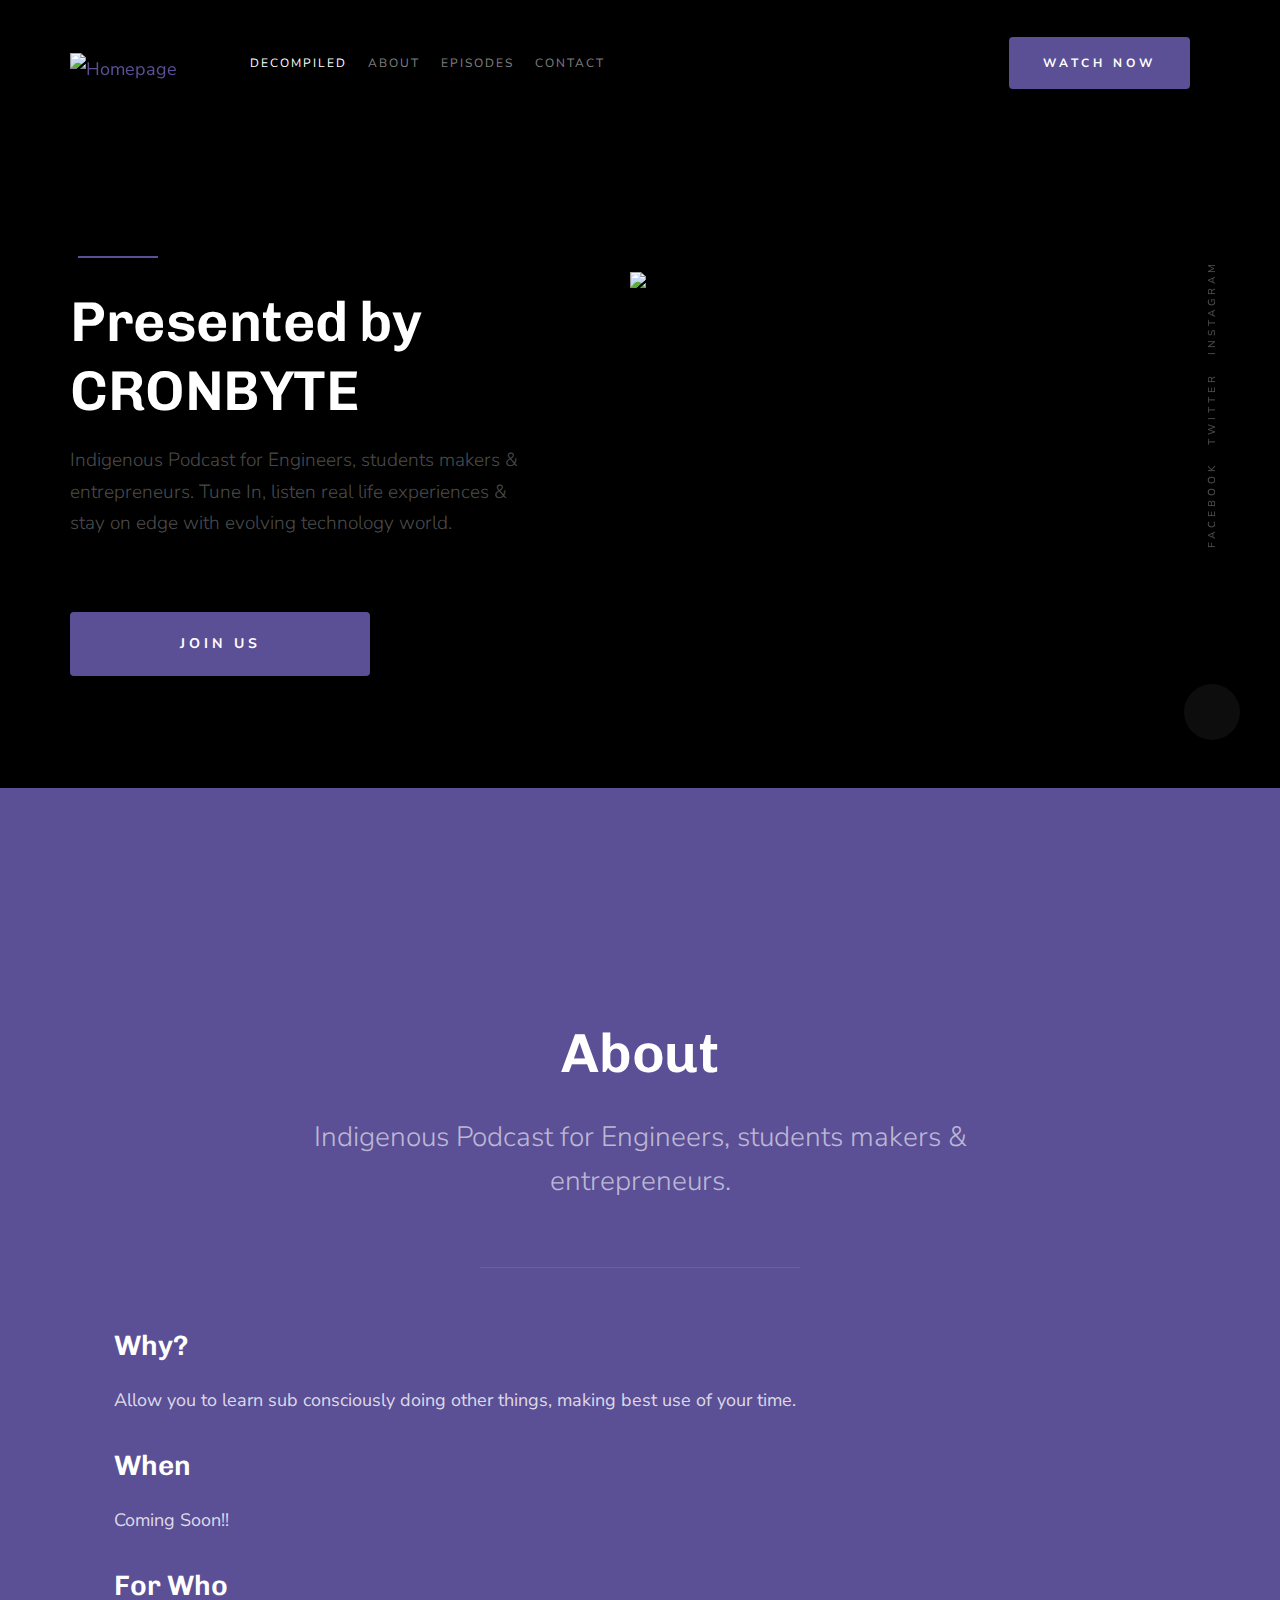
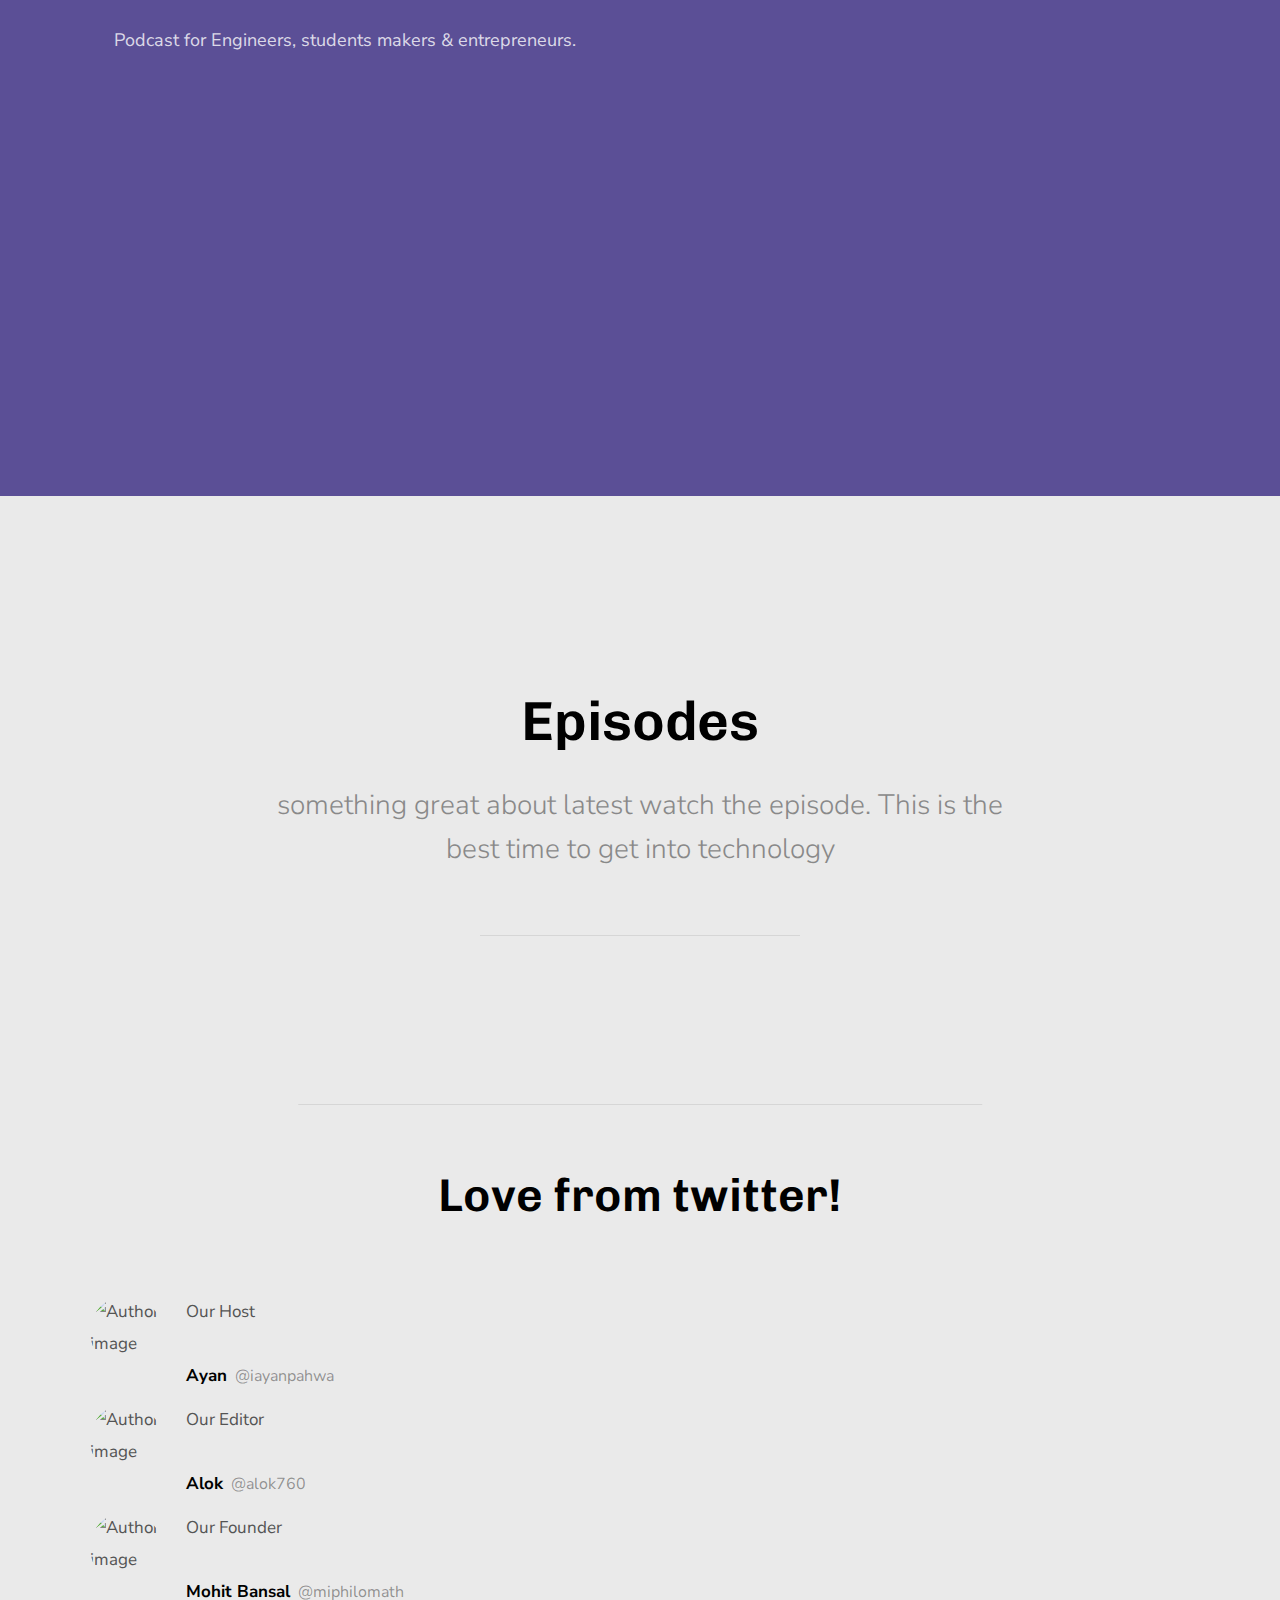
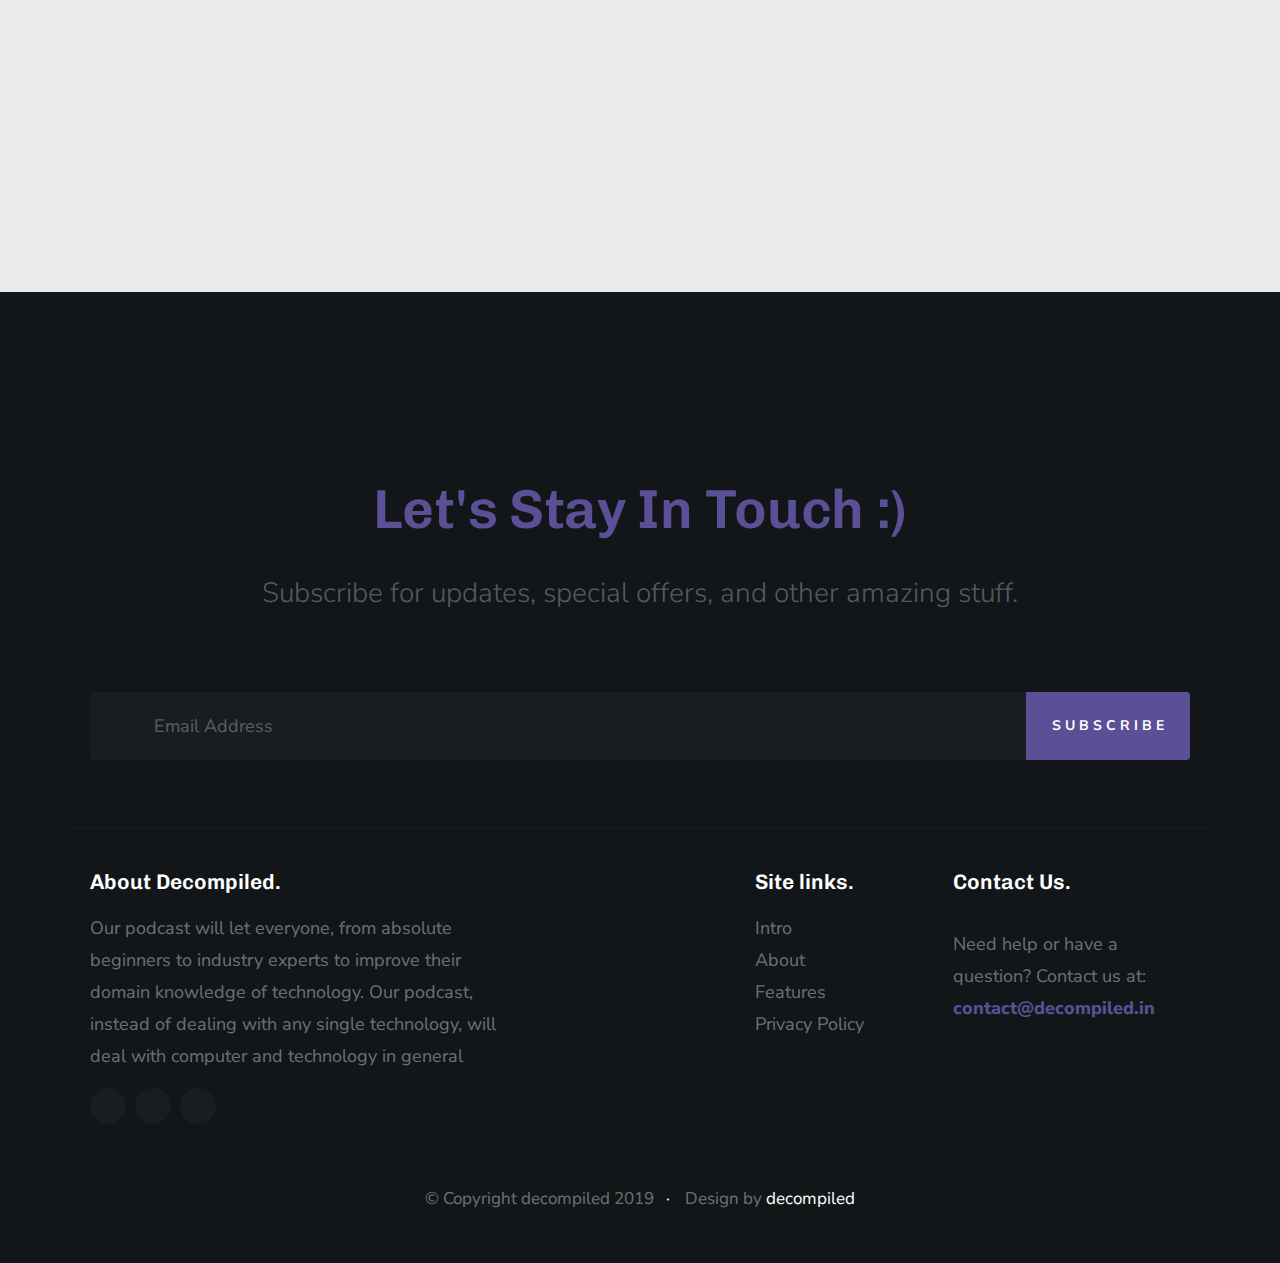
==== commit 05056b2c: "Merge pull request #6 from sanshay/patch" ====
--- a/decompiled.html
+++ b/decompiled.html
@@ -88,7 +88,8 @@
                     </h1>
 
                     <h3>
-                      An original podcast about the people who transform technology.
+                      Indigenous Podcast for Engineers, students makers & entrepreneurs.
+                      Tune In, listen real life experiences & stay on edge with evolving technology world.
 
                     </h3>
 
@@ -131,7 +132,7 @@
                     About
                 </h1>
                 <p class="lead">
-                  we are bitbangers , keep your ass safe
+                  Indigenous Podcast for Engineers, students makers & entrepreneurs.
                 </p>
             </div>
         </div> <!-- end section-header -->
@@ -157,10 +158,10 @@
                 </div>  <!-- end about-desc__slide -->
 
                 <div class="about-desc__slide">
-                    <h3 class="item-title">Who</h3>
+                    <h3 class="item-title">For Who</h3>
 
                     <p>
-                    Something to be inserted
+                    Podcast for Engineers, students makers & entrepreneurs.
                     </p>
                 </div>  <!-- end about-desc__slide -->
 
@@ -314,9 +315,9 @@
                 </p>
 
                 <ul class="footer__social">
-                    <li><a href="#0"><i class="fab fa-facebook-f" aria-hidden="true"></i></a></li>
-                    <li><a href="#0"><i class="fab fa-twitter" aria-hidden="true"></i></a></li>
-                    <li><a href="#0"><i class="fab fa-instagram" aria-hidden="true"></i></a></li>
+                    <li><a href="https://facebook.com/groups/decompiled.pod"><i class="fab fa-facebook-f" aria-hidden="true"></i></a></li>
+                    <li><a href="https://twitter.com/decompiled_pod"><i class="fab fa-twitter" aria-hidden="true"></i></a></li>
+                    <li><a href="https://instagram.com/decompiled_pod"><i class="fab fa-instagram" aria-hidden="true"></i></a></li>
                 </ul>
             </div>
 
@@ -340,7 +341,7 @@
 
                         <p>
                         <!-- Phone: (+63) 555 1212 <br> -->
-                        Telegram: @dunkenm <a href="https://t.me/dunkenm">
+                        <!-- Telegram: @dunkenm <a href="https://t.me/dunkenm"> -->
                         </p>
                         <p>
                         Need help or have a question? Contact us at: <br>
